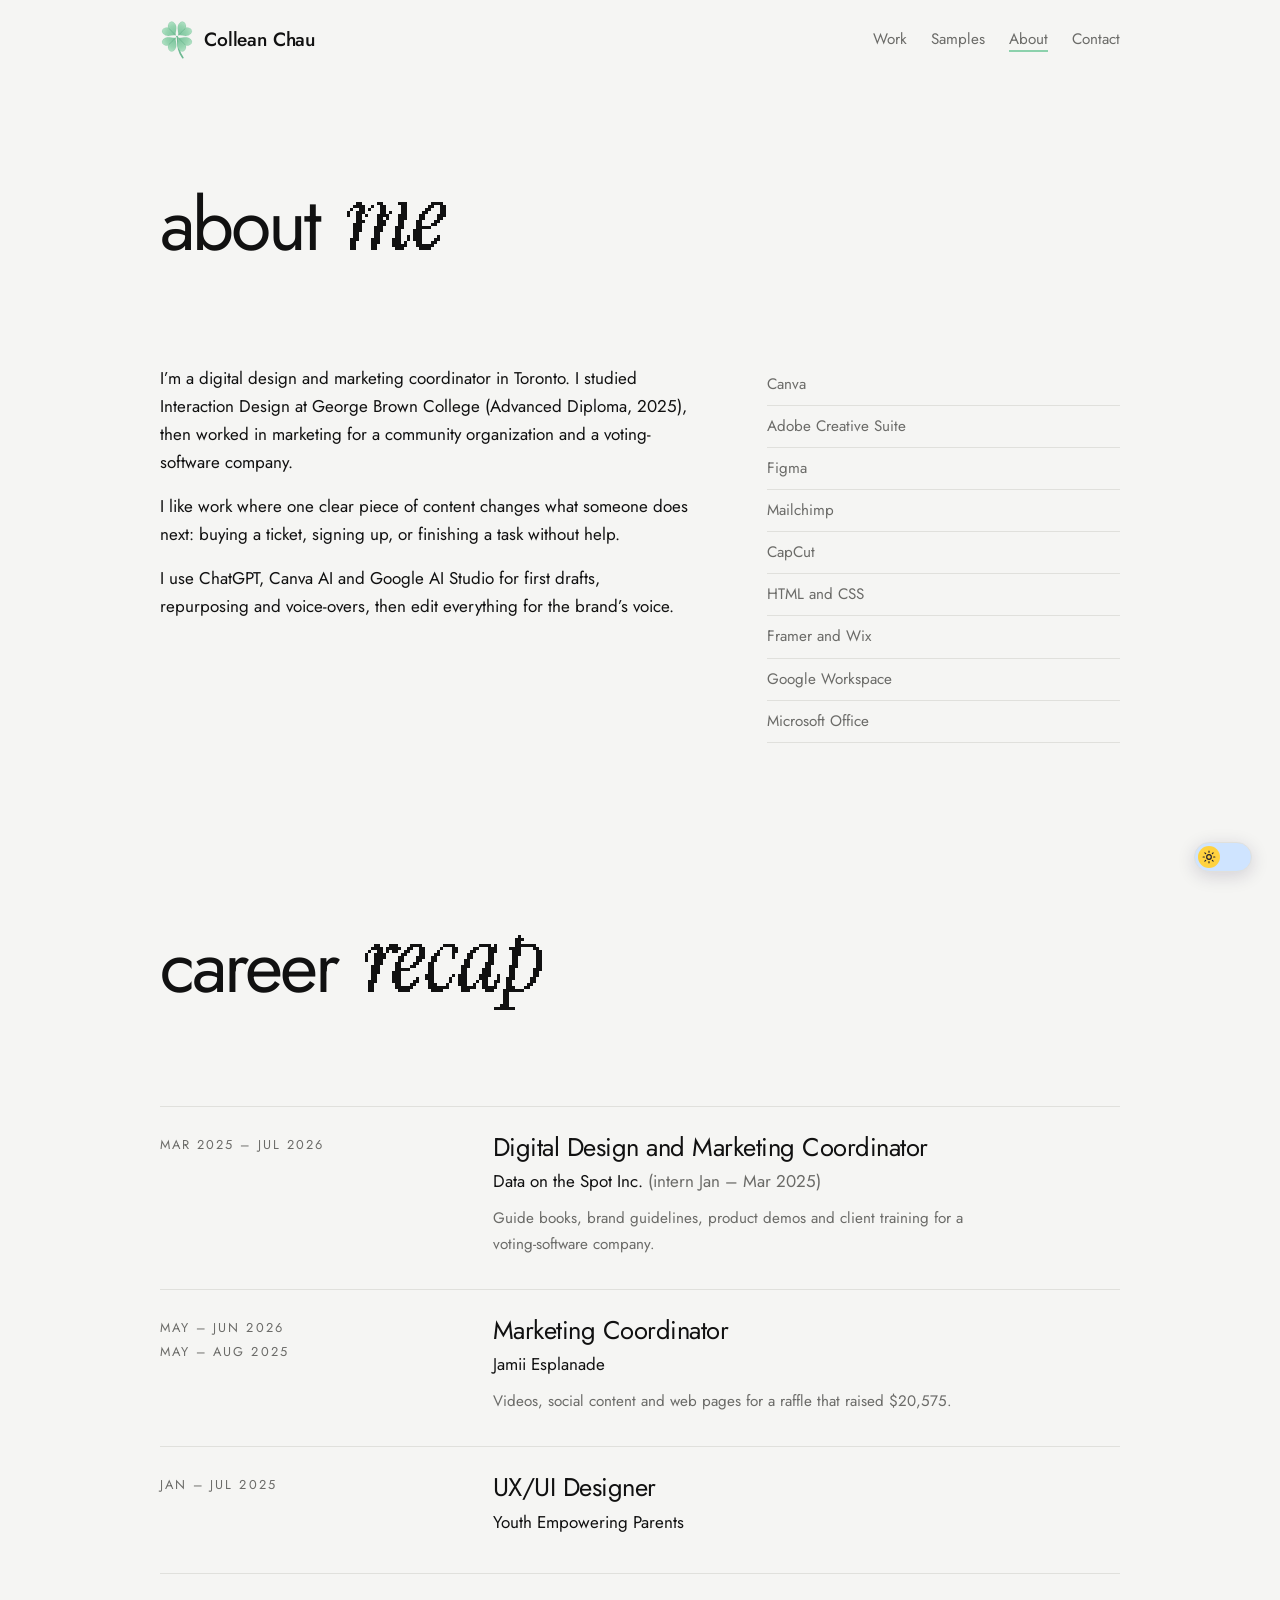
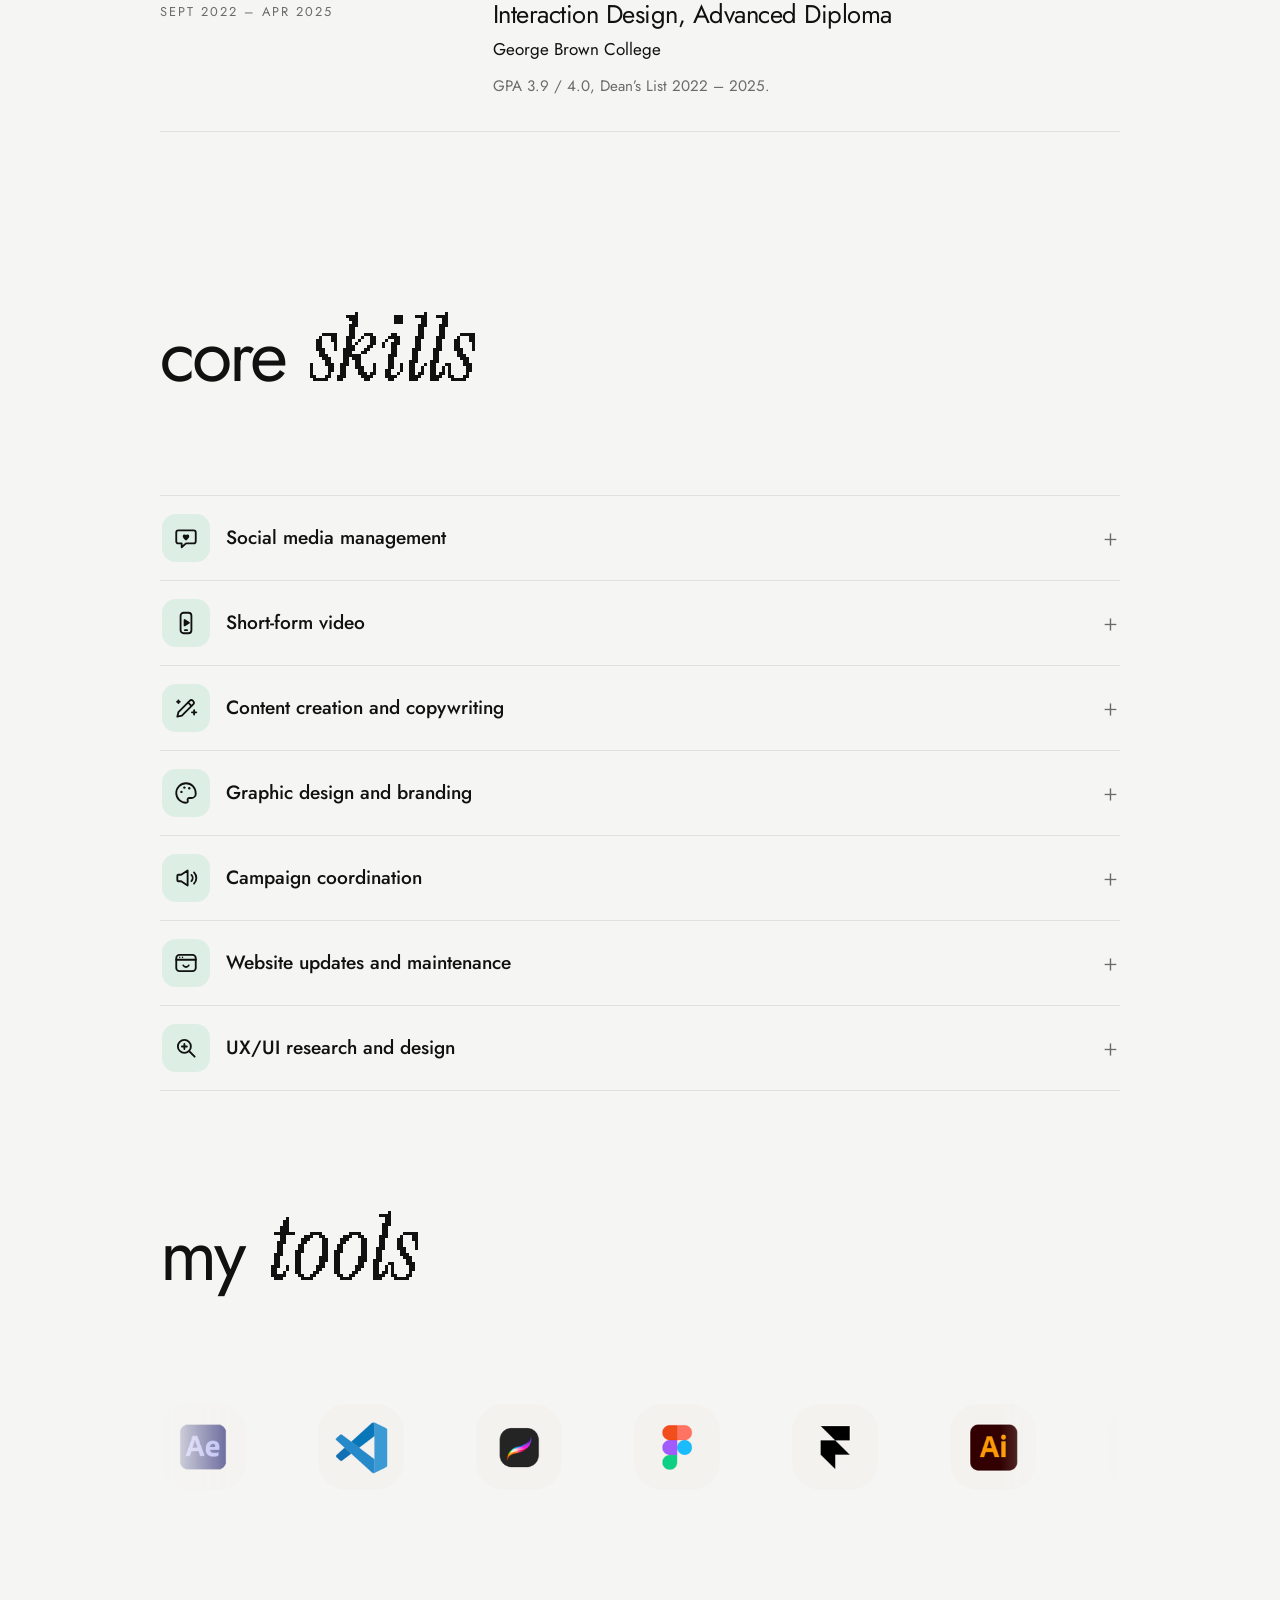
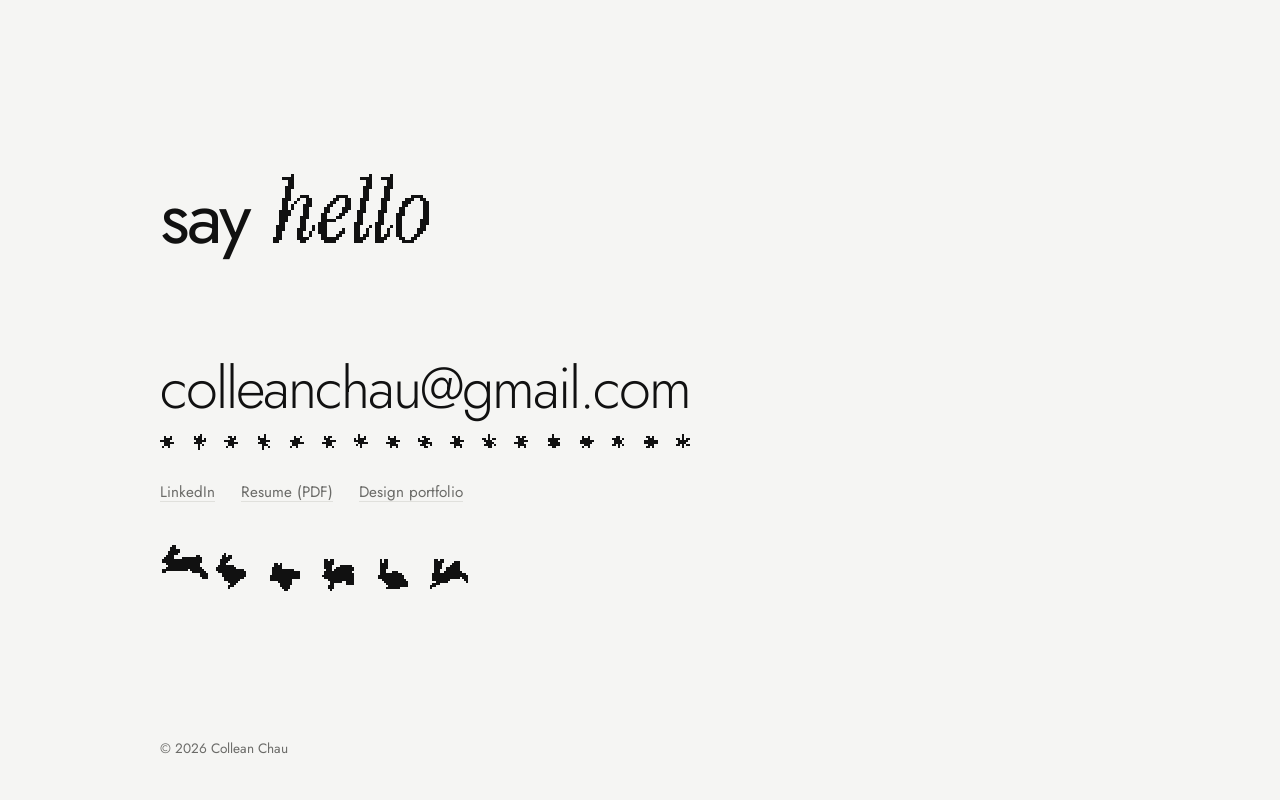
==== about.html @ ae7d6810 "Add About page; move skills, career and tools off the home page Co-Authored-By: Claude Sonnet 5.5 <n" ====
<!DOCTYPE html>
<html lang="en">
<head>
<meta charset="utf-8">
<meta name="viewport" content="width=device-width, initial-scale=1, viewport-fit=cover">
<title>About | Collean Chau</title>
<link rel="stylesheet" href="https://fonts.googleapis.com/css2?family=Jost:wght@300;400;500&family=Instrument+Serif:ital@1&family=Pinyon+Script&family=Space+Mono:wght@400;700&display=swap">
<style>
:root{--bg:#EFEBF6;--tx:#1D1B2E;--mu:#686380;--bd:#D8D2E6;--sf:#E4DFEF;--yl:#FFE45E;--ease:cubic-bezier(.2,.8,.2,1);--f:"Jost",system-ui,-apple-system,"Segoe UI",Arial,sans-serif;color-scheme:light;box-sizing:border-box;padding-top:env(safe-area-inset-top,0px);padding-bottom:env(safe-area-inset-bottom,0px)}
@media(prefers-color-scheme:dark){:root:not([data-theme="light"]){--bg:#121214;--tx:#F2F2F4;--mu:#9A9AA1;--bd:#2A2A2E;--sf:#1B1B1F;color-scheme:dark}}
:root[data-theme="dark"]{--bg:#121214;--tx:#F2F2F4;--mu:#9A9AA1;--bd:#2A2A2E;--sf:#1B1B1F;color-scheme:dark}
html{overflow-x:clip;scroll-padding-top:80px;scroll-behavior:smooth}
*,*::before,*::after{box-sizing:border-box}
body{margin:0;background:var(--bg);color:var(--tx);font:400 1.0625rem/1.65 var(--f);overflow-x:clip}
.wrap{position:relative;z-index:1;max-width:1040px;margin:0 auto;padding:0 clamp(20px,5vw,40px)}
a{color:inherit;text-underline-offset:4px;text-decoration-color:var(--bd)}a:hover{text-decoration-color:currentColor}
a:focus-visible,button:focus-visible{outline:2px solid var(--tx);outline-offset:4px}
.nav{position:sticky;top:0;z-index:80;display:flex;flex-wrap:wrap;align-items:center;gap:6px 24px;padding:20px 0;font-size:.95rem;background:color-mix(in srgb,var(--bg) 95%,transparent);box-shadow:0 0 0 100vmax color-mix(in srgb,var(--bg) 95%,transparent);clip-path:inset(0 -100vmax);-webkit-backdrop-filter:blur(10px);backdrop-filter:blur(10px)}
.nav::after{content:"";position:absolute;left:50%;margin-left:-50vw;width:100vw;bottom:0;height:1px;background:var(--bd);opacity:0;transition:opacity .3s}
.nav.stuck::after{opacity:1}
.nav b{font-weight:600;margin-right:auto;display:inline-flex;align-items:center;gap:10px;cursor:default;letter-spacing:-.01em}
.lg{position:relative;width:26px;height:26px;border-radius:50%;background:radial-gradient(circle at 35% 30%,#FFF3A0,#FFE45E 60%,#F2CC2E);display:inline-block;animation:lgb 4.2s ease-in-out infinite;transform-origin:50% 100%}
.lg::before,.lg::after{content:"";position:absolute;top:9px;width:5px;height:6px;border-radius:50%;background:#1D1B2E;animation:lgk 4.2s infinite}
.lg::before{left:6px}.lg::after{right:6px}
.nav b:hover .lg{animation:lgh .6s var(--ease) 2}
.wv{display:inline-block;transform-origin:70% 80%;animation:wv 2.6s ease-in-out 1.2s 2}
@keyframes lgb{0%,86%,100%{transform:none}90%{transform:translateY(-7px) scaleY(1.06)}94%{transform:translateY(0) scale(1.1,.88)}}
@keyframes lgk{0%,92%,100%{transform:scaleY(1)}95%{transform:scaleY(.1)}}
@keyframes lgh{0%,100%{transform:none}40%{transform:translateY(-10px) rotate(-12deg)}70%{transform:translateY(0) scale(1.12,.86)}}
@keyframes wv{0%,60%,100%{transform:rotate(0)}10%{transform:rotate(16deg)}20%{transform:rotate(-10deg)}30%{transform:rotate(16deg)}40%{transform:rotate(-6deg)}50%{transform:rotate(10deg)}}
@media(prefers-reduced-motion:reduce){.lg,.lg::before,.lg::after,.wv{animation:none!important}}
.nav a,.nav button{color:var(--mu);text-decoration:none;transition:color .3s}.nav a:hover,.nav button:hover{color:var(--tx)}
.nav button{font:inherit;background:none;border:0;padding:0;cursor:pointer}
.tg{position:fixed;right:clamp(16px,3vw,28px);bottom:calc(clamp(16px,3vw,28px) + env(safe-area-inset-bottom,0px));z-index:70;box-shadow:0 4px 18px rgba(30,20,60,.16);width:58px;height:30px;padding:0;border:1px solid var(--bd);border-radius:99px;background:#CFE4FF;cursor:pointer;transition:background .45s,border-color .45s}
.tg .kn{position:absolute;top:3px;left:3px;width:22px;height:22px;border-radius:50%;background:#FFD23F;display:grid;place-items:center;transition:transform .5s var(--ease),background .45s}
.tg svg{grid-area:1/1;transition:opacity .35s,transform .5s var(--ease)}
.tg .moon{opacity:0;transform:rotate(-60deg) scale(.5)}
:root[data-theme="dark"] .tg{background:#2B2A55;border-color:#3B3A6E}
:root[data-theme="dark"] .tg .kn{transform:translateX(28px);background:#E9E7F7}
:root[data-theme="dark"] .tg .sun{opacity:0;transform:rotate(60deg) scale(.5)}
:root[data-theme="dark"] .tg .moon{opacity:1;transform:none}
section{padding-top:clamp(80px,13vw,150px)}
#top{padding-top:clamp(36px,7vw,80px)}
h1{font-size:clamp(2.4rem,6.4vw,4.7rem);line-height:1.02;letter-spacing:-.04em;font-weight:500;margin:0 0 clamp(24px,4vw,40px);max-width:13em}
.w{display:inline-block;overflow:hidden;vertical-align:bottom;padding-bottom:.1em;margin-bottom:-.1em}
.w>span{display:inline-block;transition:transform .8s var(--ease)}
.pre .w>span{transform:translateY(110%)}
.lead{color:var(--mu);margin:0;max-width:34em;font-size:1.15rem}
.crew{--s:1;display:flex;align-items:flex-end;gap:calc(14px*var(--s));margin-top:clamp(32px,5vw,56px);padding-top:10px}
.ch{position:relative;flex:none;width:calc(var(--w)*var(--s));height:calc(var(--h)*var(--s))}
.ch .b{position:absolute;inset:0;background:var(--c);border-radius:var(--r);overflow:hidden;transform-origin:50% 100%;box-shadow:inset calc(var(--sx,0)*14px) calc(var(--sy,0)*14px) 28px rgba(40,20,80,.2)}
.hl{position:absolute;left:15%;top:10%;width:70%;height:70%;border-radius:50%;background:radial-gradient(circle,rgba(255,255,255,.42),rgba(255,255,255,0) 65%)}
.face{position:absolute;left:50%;top:var(--ft);display:flex;flex-direction:column;align-items:center;gap:calc(9px*var(--s));margin-left:calc(-26px*var(--s));width:calc(52px*var(--s))}
.eyes{display:flex;gap:calc(8px*var(--s))}
.e{position:relative;width:calc(24px*var(--s));height:calc(24px*var(--s));border-radius:50%;background:#fff;transition:transform .12s}
.e.blink{transform:scaleY(.1)}
.e i{position:absolute;inset:0;margin:auto;width:48%;height:48%;border-radius:50%;background:#1D1D1F}
.mo{width:calc(16px*var(--s));height:calc(8px*var(--s));border-bottom:calc(3px*var(--s)) solid #1D1D1F;border-radius:0 0 99px 99px}
.ch.hop .b{animation:hop .6s var(--ease) var(--d,0ms) both}
.ch.hop .gs{animation:gshop .6s var(--ease) var(--d,0ms) both}
@keyframes gshop{0%{opacity:1}30%{opacity:.45;scale:.62 1}65%{opacity:1;scale:1.06 1}100%{opacity:1;scale:1 1}}
.gs{position:absolute;left:2%;right:2%;bottom:calc(-9px*var(--s));height:calc(18px*var(--s));border-radius:50%;background:radial-gradient(ellipse at 50% 50%,rgba(40,25,60,.34) 0%,rgba(40,25,60,.16) 45%,rgba(40,25,60,0) 72%)}
:root[data-theme="dark"] .gs{background:radial-gradient(ellipse at 50% 50%,rgba(0,0,0,.6) 0%,rgba(0,0,0,.28) 45%,rgba(0,0,0,0) 72%)}
@media(prefers-color-scheme:dark){:root:not([data-theme="light"]) .gs{background:radial-gradient(ellipse at 50% 50%,rgba(0,0,0,.6) 0%,rgba(0,0,0,.28) 45%,rgba(0,0,0,0) 72%)}}
.ck{position:absolute;left:0;right:0;top:calc(21px*var(--s));display:flex;justify-content:space-between;margin:0 calc(-9px*var(--s));width:auto}
.ck i{display:block;width:calc(11px*var(--s));height:calc(7px*var(--s));border-radius:50%;background:rgba(255,80,110,.35)}
.ch.wow .mo{width:calc(11px*var(--s));height:calc(13px*var(--s));border:calc(3px*var(--s)) solid #1D1D1F;border-radius:50%}
.ch.wow .e{transform:scale(1.14)}
.ch.grin .mo{width:calc(26px*var(--s));height:calc(13px*var(--s));border:0;background:#1D1D1F;border-radius:0 0 99px 99px}
.ch.zz .e{background:transparent;transform:none}
.ch.zz .e i{opacity:0}
.ch.zz .e::after{content:"";position:absolute;left:8%;right:8%;top:26%;height:38%;border-bottom:calc(3px*var(--s)) solid #1D1B2E;border-radius:0 0 99px 99px}
.ch.zz .mo{width:calc(10px*var(--s));height:calc(5px*var(--s))}
@keyframes hop{0%{transform:none}30%{transform:translateY(-26px) scale(.96,1.06)}65%{transform:translateY(0) scale(1.06,.94)}100%{transform:none}}
#glow{position:fixed;left:0;top:0;width:640px;height:640px;margin:-320px 0 0 -320px;border-radius:50%;pointer-events:none;z-index:0;opacity:0;transition:opacity .6s;background:radial-gradient(circle,rgba(255,255,255,.95) 0%,rgba(255,255,255,.55) 40%,rgba(255,255,255,0) 70%);will-change:transform}
:root[data-theme="dark"] #glow{background:radial-gradient(circle,rgba(160,168,255,.26) 0%,rgba(160,168,255,.1) 40%,rgba(160,168,255,0) 70%)}
@media(prefers-color-scheme:dark){:root:not([data-theme="light"]) #glow{background:radial-gradient(circle,rgba(160,168,255,.26) 0%,rgba(160,168,255,.1) 40%,rgba(160,168,255,0) 70%)}}
#glow.on{opacity:1}
h2{font-size:clamp(2.2rem,6vw,4.2rem);font-weight:700;letter-spacing:-.055em;line-height:.95;color:var(--tx);margin:0 0 clamp(28px,4vw,48px);padding-top:clamp(28px,4vw,44px);border-top:1px solid var(--bd)}
h2::after{content:"";display:inline-block;width:.16em;height:.16em;border-radius:50%;background:#FF7A66;margin-left:.06em}
#samples h2::after{background:#8FE0C0}#about h2::after{background:#B9A8FF}#contact h2::after{background:#FFE45E}
.stats{display:grid;grid-template-columns:repeat(3,1fr);gap:24px;margin:clamp(40px,6vw,72px) 0 0;padding:0;list-style:none}
.stats b{display:block;font-size:clamp(2rem,5vw,3.4rem);font-weight:500;letter-spacing:-.035em;line-height:1.05}
.stats span{display:block;font-size:.9rem;line-height:1.4;color:var(--mu);margin-top:8px;max-width:15em}
.strip{display:grid;grid-template-columns:repeat(auto-fit,minmax(130px,1fr));gap:10px;margin-top:26px}
.ph{display:grid;place-items:center;text-align:center;padding:10px;min-height:100px;background:var(--sf);border-radius:8px;color:var(--mu);font-size:.85rem;line-height:1.3}
.filters{display:flex;gap:20px;margin:0 0 28px;font-size:.95rem}
.filters button{font:inherit;background:none;border:0;padding:0 0 2px;color:var(--mu);cursor:pointer;border-bottom:1px solid transparent;transition:color .3s,border-color .3s}
.filters button[aria-pressed="true"]{color:var(--tx);border-color:var(--tx)}
#grid{column-count:3;column-gap:18px}
figure{margin:0 0 30px;break-inside:avoid}figure[hidden]{display:none}
figure .ph{transition:transform .6s var(--ease)}figure:hover .ph{transform:scale(.97)}
figcaption{font-size:.9rem;line-height:1.4;color:var(--mu);margin-top:10px}
.ph.video{aspect-ratio:4/5}.ph.social{aspect-ratio:1/1}.ph.print{aspect-ratio:3/4}
.two{display:grid;grid-template-columns:minmax(0,1.5fr) minmax(0,1fr);gap:clamp(28px,6vw,80px)}
.two p{margin:0 0 16px;max-width:34em}
.tools{margin:0;padding:0;list-style:none;color:var(--mu);font-size:.95rem}
.tools li{padding:8px 0;border-bottom:1px solid var(--bd)}
.links{display:flex;flex-wrap:wrap;gap:6px 26px;margin:20px 0 0;color:var(--mu);font-size:.95rem}
.mail{display:inline-block;font-size:clamp(1.5rem,5.6vw,3.6rem);letter-spacing:-.035em;line-height:1.1;word-break:break-word;text-decoration:none;padding-bottom:12px;background:url("data:image/svg+xml,%3Csvg xmlns='http://www.w3.org/2000/svg' width='36' height='10' viewBox='0 0 36 10'%3E%3Cpath d='M0 5Q9 0 18 5T36 5' fill='none' stroke='%23A3D9BC' stroke-width='2.6' stroke-linecap='round'/%3E%3C/svg%3E") 0 100%/36px 10px repeat-x}
.mail:hover{animation:wig .8s linear infinite}
@keyframes wig{to{background-position:36px 100%}}
.list{list-style:none;margin:0;padding:0}
.row{position:relative;border-top:1px solid var(--bd);transition:opacity .45s}
.row:last-child{border-bottom:1px solid var(--bd)}
.list:has(.row:hover) .row:not(:hover){opacity:.3}
.in2{display:grid;grid-template-columns:minmax(0,1fr) auto;gap:8px 28px;align-items:center;padding:clamp(26px,4.4vw,48px) 0}
.row h3{margin:0;font-weight:500}
.open{all:unset;cursor:pointer;display:inline-block;font-size:clamp(2rem,6.2vw,4.8rem);letter-spacing:-.04em;line-height:1.02;transition:transform .55s var(--ease)}
.open::after{content:"";position:absolute;inset:0}
.open:focus-visible{outline:none}
.row:has(.open:focus-visible){outline:3px solid var(--tx);outline-offset:-3px}
.row:hover .open{transform:translateX(14px)}
.dot{display:inline-block;width:.26em;height:.26em;border-radius:50%;background:var(--c);margin-right:.2em;vertical-align:.1em;transition:transform .5s var(--ease)}
.row:hover .dot{transform:scale(1.5)}
.cd{margin:10px 0 0;color:var(--mu);font-size:1.05rem;max-width:30em}
.rm{display:flex;flex-direction:column;align-items:flex-end;gap:14px;text-align:right;color:var(--mu);font-size:.95rem}
.rm b{font-weight:400}
.arr{position:relative;width:44px;height:44px;border-radius:50%;border:1px solid var(--bd);transition:background .4s,transform .5s var(--ease),border-color .4s}
.arr i{position:absolute;left:13px;right:13px;top:21px;height:2px;background:currentColor;transition:background .4s}
.arr i::after{content:"";position:absolute;left:0;right:0;top:0;height:2px;background:currentColor;transform:rotate(90deg)}
.row:hover .arr{background:var(--c);border-color:var(--c);transform:rotate(90deg);color:#1D1B2E}
.pv{position:fixed;left:0;top:0;width:270px;height:340px;border-radius:28px;background:var(--c);z-index:40;pointer-events:none;overflow:hidden;padding:24px;color:#1D1B2E;opacity:0;scale:.7;transition:opacity .3s,scale .45s var(--ease);will-change:transform}
.pv.on{opacity:1;scale:1}
.pv small{display:block;opacity:.7;margin-bottom:8px;font-size:.9rem}
.pv p{margin:0;font-size:1.7rem;letter-spacing:-.03em;line-height:1.1;font-weight:500;max-width:9em}
.pv .ch{position:absolute;right:20px;bottom:calc(var(--h)*var(--s)*-.35)}
@media(pointer:coarse){.pv{display:none}}
.list{display:block;padding-bottom:10px}
.row{position:sticky;top:calc(84px + var(--n,0)*18px);background:var(--p);color:var(--rt);border:0!important;border-radius:32px;margin-bottom:28px;min-height:min(62vh,460px);padding:clamp(24px,4vw,44px);overflow:hidden;opacity:1!important;box-shadow:0 -14px 34px rgba(29,27,46,.08)}
.row[data-n="1"]{--n:1}.row[data-n="2"]{--n:2}
.in2{display:flex!important;flex-direction:column;align-items:stretch!important;justify-content:space-between;gap:28px;padding:0;min-height:calc(min(62vh,460px) - 2*clamp(24px,4vw,44px))}
.row .open{font-size:clamp(1.9rem,4.4vw,3.4rem);max-width:8.5em;display:block}
.row:hover .open,.row:hover .dot{transform:none}
.dot{display:none}
.row .cd{color:var(--rt);opacity:.75;font-size:1.1rem;margin-top:14px;max-width:26em}
.rm{flex-direction:row!important;justify-content:space-between;align-items:center!important;text-align:left!important;color:var(--rt);gap:20px;justify-content:flex-start!important}
.row .arr{border-color:color-mix(in srgb,var(--rt) 40%,transparent)}
.row:hover .arr{background:var(--rt);color:var(--p);border-color:var(--rt)}
.big{position:absolute;right:clamp(24px,4vw,44px);top:clamp(24px,4vw,44px);text-align:right;color:var(--rt);z-index:1}
.big small{display:block;opacity:.7;font-size:.95rem;margin-bottom:6px}
.big p{margin:0;font-size:clamp(1.8rem,4.6vw,3.6rem);letter-spacing:-.04em;line-height:1;font-weight:600;max-width:6em}
.row>.ch{position:absolute;right:7%;bottom:calc(var(--h)*var(--s)*-.3);z-index:0}
.row::after{display:none}
@media(max-width:760px){.big{position:static;text-align:left;margin-bottom:18px}.big p{max-width:none}.row>.ch{right:2%}.row{top:calc(76px + var(--n,0)*12px)}}
.row{--rt:#2A2530;--p:#F3DDD3;border:1px solid rgba(42,37,48,.06)!important;box-shadow:0 -12px 30px rgba(42,37,48,.06)}
.row[data-n="1"]{--p:#DCE6D8}.row[data-n="2"]{--p:#DDDAF1}
:root[data-theme="dark"] .row{--rt:#F2F0F4;--p:#3A2A28;border-color:rgba(255,255,255,.07)!important;box-shadow:0 -12px 30px rgba(0,0,0,.35)}
:root[data-theme="dark"] .row[data-n="1"]{--p:#26332C}:root[data-theme="dark"] .row[data-n="2"]{--p:#2D2B47}
@media(prefers-color-scheme:dark){:root:not([data-theme="light"]) .row{--rt:#F2F0F4;--p:#3A2A28;border-color:rgba(255,255,255,.07)!important}
:root:not([data-theme="light"]) .row[data-n="1"]{--p:#26332C}:root:not([data-theme="light"]) .row[data-n="2"]{--p:#2D2B47}}
.list{display:grid!important;grid-template-columns:repeat(3,minmax(0,1fr));gap:20px;padding-bottom:0}
.row{position:relative!important;top:auto!important;margin:0!important;min-height:520px;padding:28px;border-radius:28px;box-shadow:none;transition:transform .5s var(--ease)}
.row:hover{transform:translateY(-6px)}
.in2{min-height:0;height:100%;justify-content:flex-end;gap:18px}
.big{position:static;text-align:left;margin-bottom:auto}
.big p{font-size:clamp(1.7rem,2.6vw,2.4rem);max-width:7em}
.row .open{font-size:clamp(1.5rem,2.3vw,2rem);max-width:none;letter-spacing:-.03em}
.row .cd{font-size:1rem;margin-top:10px}
.row>.ch{right:10%;top:150px;bottom:auto}
.in2{padding-top:150px}
@media(max-width:900px){.list{grid-template-columns:1fr}.row{min-height:400px}.row>.ch{top:120px}}
.row{display:flex!important;flex-direction:column;min-height:580px}
.in2{margin-top:auto;min-height:220px;height:auto;padding-top:0!important;justify-content:space-between}
.row>.ch{top:140px}.arr{flex:none}.rm{justify-content:space-between!important;width:100%;font-size:.85rem}

:root{--bg:#F5F5F3;--tx:#111;--mu:#6B6B68;--bd:#E0E0DC;--sf:#EAEAE6}
:root[data-theme="dark"]{--bg:#121212;--tx:#F3F3F0;--mu:#9B9B96;--bd:#2A2A28;--sf:#1C1C1B}
@media(prefers-color-scheme:dark){:root:not([data-theme="light"]){--bg:#121212;--tx:#F3F3F0;--mu:#9B9B96;--bd:#2A2A28;--sf:#1C1C1B}}
#glow{display:none}
h1,h2,.nav b,.stats b,.dtitle,.mail,.open{font-family:"Jost",system-ui,sans-serif;font-weight:300}
em{font-family:"Pinyon Script","Snell Roundhand",cursive;font-style:normal;font-weight:400;letter-spacing:0;font-size:1.4em;line-height:.8}
.nav b{font-weight:500}
#top{padding-top:clamp(56px,11vw,130px);padding-bottom:clamp(20px,4vw,40px)}
#top h1{font-size:clamp(2.8rem,8.4vw,7rem);line-height:1.05;letter-spacing:-.045em;max-width:12em;margin:0 0 26px;animation:up 1s var(--ease) both}
.intro{margin:0 0 30px;color:var(--mu);max-width:30em;font-size:clamp(1rem,1.8vw,1.2rem);animation:up 1s .15s var(--ease) both}
.go2{display:inline-flex;align-items:center;gap:12px;border:1px solid var(--tx);color:var(--tx);text-decoration:none;font-size:1rem;padding:14px 26px;border-radius:99px;transition:background .35s,color .35s,transform .4s var(--ease);animation:up 1s .3s var(--ease) both}
.go2:hover{background:var(--tx);color:var(--bg);transform:translateY(-2px)}
.dn{display:inline-block;animation:bob 1.6s ease-in-out infinite}
@keyframes bob{0%,100%{transform:translateY(-2px)}50%{transform:translateY(4px)}}
@keyframes up{from{opacity:0;transform:translateY(24px)}to{opacity:1;transform:none}}
h2{font-size:clamp(2.4rem,6vw,4.6rem);letter-spacing:-.04em;line-height:1.05;font-weight:400;border-top:0;padding-top:0;margin-bottom:clamp(44px,6vw,72px)}
h2::after{display:none}
.pins{list-style:none;margin:0;padding:34px 0 0;display:grid;grid-template-columns:repeat(3,minmax(0,1fr));gap:clamp(18px,3vw,36px)}
.pin{position:relative}
.clipi{position:absolute;left:50%;top:-34px;width:88px;height:auto;margin-left:-44px;z-index:3;filter:drop-shadow(0 3px 3px rgba(0,0,0,.18));transition:transform .5s var(--ease);transform-origin:50% 100%}
.img{position:relative;aspect-ratio:4/5;background:linear-gradient(160deg,color-mix(in srgb,var(--bgc) 70%,#fff),var(--bgc));display:grid;place-items:center;text-align:center;padding:18px;box-shadow:0 8px 22px rgba(20,20,20,.12);transition:transform .6s var(--ease),box-shadow .6s;transform-origin:50% 0}
.img span{font-size:.88rem;color:#6B6B68}
.pin:hover .img{transform:rotate(-1.2deg) translateY(2px);box-shadow:0 18px 34px rgba(20,20,20,.18)}
.pin:hover .clipi{transform:rotate(-1.2deg)}
:root[data-theme="dark"] .img{background:linear-gradient(160deg,#2a2a29,#1f1f1e)}:root[data-theme="dark"] .img span{color:#9B9B96}
@media(prefers-color-scheme:dark){:root:not([data-theme="light"]) .img{background:linear-gradient(160deg,#2a2a29,#1f1f1e)}:root:not([data-theme="light"]) .img span{color:#9B9B96}}
.pt{padding-top:20px}
.tag{margin:0 0 8px;font-size:1.05rem;font-weight:500}
.pin h3{margin:0}
.pin .open{all:unset;cursor:pointer;font-family:"Jost",sans-serif;font-size:clamp(1.25rem,2vw,1.6rem);letter-spacing:-.025em;line-height:1.15;display:inline}
.pin .open::after{content:"";position:absolute;inset:0;z-index:2}
.pin:has(.open:focus-visible){outline:2px solid var(--tx);outline-offset:8px}
.pin .cd{margin:12px 0 0;color:var(--mu);font-size:.95rem;line-height:1.55;max-width:24em}
#proof{padding-top:clamp(64px,9vw,110px)}
.stats b{font-size:clamp(2.6rem,6vw,4.4rem);letter-spacing:-.05em;font-weight:400}
@media(max-width:820px){.pins{grid-template-columns:1fr;gap:56px}}
.mailwrap{display:inline-block;max-width:100%}
.mail{background:none!important;padding-bottom:0!important;animation:none!important;display:block}
.asts{display:flex;justify-content:space-between;margin-top:6px;font-size:clamp(1.8rem,4.4vw,3.2rem);line-height:.9;height:1em;overflow:visible}
.asts span{display:inline-block;font-family:"Jost",sans-serif;font-weight:500;transform-origin:50% 62%;animation:ast 1.8s ease-in-out infinite;animation-delay:calc(var(--i)*-.11s)}
@keyframes ast{0%,100%{transform:translateY(0) rotate(0) scale(1)}50%{transform:translateY(-.32em) rotate(180deg) scale(1.15)}}
.mailwrap:hover .asts span{animation-duration:.8s}
@media(prefers-reduced-motion:reduce){.asts span{animation:none}}
.asts{font-size:clamp(1.1rem,2.3vw,1.6rem)}
.asts span{color:var(--tx)!important;font-weight:400;animation:ast2 3.2s ease-in-out infinite;animation-delay:calc(var(--i)*-.18s)}
@keyframes ast2{0%,100%{transform:translateY(0)}50%{transform:translateY(-.2em)}}
.mailwrap:hover .asts span{animation-duration:3.2s}
.asts span{animation:spin 4.5s linear infinite;animation-delay:calc(var(--i)*-.37s);transform-origin:50% 58%}
@keyframes spin{to{transform:rotate(360deg)}}
.mailwrap:hover .asts span{animation-duration:4.5s}
.asts{display:flex;justify-content:space-between;align-items:center;height:16px;margin-top:14px;font-size:inherit;line-height:1}
.asts i{display:block;flex:none;width:clamp(10px,1.3vw,15px);height:clamp(10px,1.3vw,15px);color:var(--tx);animation:spin 4.5s linear infinite;animation-delay:calc(var(--i)*-.23s)}
.asts i svg{display:block;width:100%;height:100%}
.asts{height:10px;margin-top:12px}
.asts i{width:clamp(6px,.8vw,9px);height:clamp(6px,.8vw,9px);animation-delay:calc(var(--i)*-.15s)}
.asts{width:0;min-width:100%;overflow:visible}
.clipi{width:clamp(96px,11vw,128px)!important;margin-left:calc(clamp(96px,11vw,128px)/-2)!important;top:-30px!important;filter:drop-shadow(0 4px 4px rgba(0,0,0,.2))!important}
figure{position:relative}
figure::before{content:"";position:absolute;left:50%;top:-14px;width:30px;height:42px;margin-left:-15px;z-index:3;background:var(--pin) center/contain no-repeat;filter:drop-shadow(2px 4px 3px rgba(0,0,0,.25));pointer-events:none}
figure:nth-child(8n+1){--pin:url("data:image/svg+xml,%3Csvg%20xmlns%3D%22http%3A%2F%2Fwww.w3.org%2F2000%2Fsvg%22%20viewBox%3D%220%200%2040%2056%22%3E%3Cpath%20d%3D%22M20%2042L20%2055%22%20stroke%3D%22%238d8f93%22%20stroke-width%3D%222%22%20stroke-linecap%3D%22round%22%2F%3E%3Cellipse%20cx%3D%2220%22%20cy%3D%2230%22%20rx%3D%2215%22%20ry%3D%226.5%22%20fill%3D%22%23B43524%22%2F%3E%3Crect%20x%3D%2212%22%20y%3D%2214%22%20width%3D%2216%22%20height%3D%2217%22%20rx%3D%223%22%20fill%3D%22%23E8452F%22%2F%3E%3Crect%20x%3D%228%22%20y%3D%225%22%20width%3D%2224%22%20height%3D%2214%22%20rx%3D%227%22%20fill%3D%22%23FF4F36%22%2F%3E%3Crect%20x%3D%2212%22%20y%3D%227.5%22%20width%3D%225%22%20height%3D%229%22%20rx%3D%222.5%22%20fill%3D%22%23fff%22%20opacity%3D%22.4%22%2F%3E%3Cellipse%20cx%3D%2220%22%20cy%3D%2228%22%20rx%3D%2211%22%20ry%3D%223.5%22%20fill%3D%22%23FF4F36%22%20opacity%3D%22.35%22%2F%3E%3C%2Fsvg%3E")}
figure:nth-child(8n+2){--pin:url("data:image/svg+xml,%3Csvg%20xmlns%3D%22http%3A%2F%2Fwww.w3.org%2F2000%2Fsvg%22%20viewBox%3D%220%200%2040%2056%22%3E%3Cpath%20d%3D%22M20%2042L20%2055%22%20stroke%3D%22%238d8f93%22%20stroke-width%3D%222%22%20stroke-linecap%3D%22round%22%2F%3E%3Cellipse%20cx%3D%2220%22%20cy%3D%2230%22%20rx%3D%2215%22%20ry%3D%226.5%22%20fill%3D%22%237CAEA1%22%2F%3E%3Crect%20x%3D%2212%22%20y%3D%2214%22%20width%3D%2216%22%20height%3D%2217%22%20rx%3D%223%22%20fill%3D%22%239FE0CF%22%2F%3E%3Crect%20x%3D%228%22%20y%3D%225%22%20width%3D%2224%22%20height%3D%2214%22%20rx%3D%227%22%20fill%3D%22%23B6FFEE%22%2F%3E%3Crect%20x%3D%2212%22%20y%3D%227.5%22%20width%3D%225%22%20height%3D%229%22%20rx%3D%222.5%22%20fill%3D%22%23fff%22%20opacity%3D%22.4%22%2F%3E%3Cellipse%20cx%3D%2220%22%20cy%3D%2228%22%20rx%3D%2211%22%20ry%3D%223.5%22%20fill%3D%22%23B6FFEE%22%20opacity%3D%22.35%22%2F%3E%3C%2Fsvg%3E")}
figure:nth-child(8n+3){--pin:url("data:image/svg+xml,%3Csvg%20xmlns%3D%22http%3A%2F%2Fwww.w3.org%2F2000%2Fsvg%22%20viewBox%3D%220%200%2040%2056%22%3E%3Cpath%20d%3D%22M20%2042L20%2055%22%20stroke%3D%22%238d8f93%22%20stroke-width%3D%222%22%20stroke-linecap%3D%22round%22%2F%3E%3Cellipse%20cx%3D%2220%22%20cy%3D%2230%22%20rx%3D%2215%22%20ry%3D%226.5%22%20fill%3D%22%239F8CB4%22%2F%3E%3Crect%20x%3D%2212%22%20y%3D%2214%22%20width%3D%2216%22%20height%3D%2217%22%20rx%3D%223%22%20fill%3D%22%23CDB4E8%22%2F%3E%3Crect%20x%3D%228%22%20y%3D%225%22%20width%3D%2224%22%20height%3D%2214%22%20rx%3D%227%22%20fill%3D%22%23EBCEFF%22%2F%3E%3Crect%20x%3D%2212%22%20y%3D%227.5%22%20width%3D%225%22%20height%3D%229%22%20rx%3D%222.5%22%20fill%3D%22%23fff%22%20opacity%3D%22.4%22%2F%3E%3Cellipse%20cx%3D%2220%22%20cy%3D%2228%22%20rx%3D%2211%22%20ry%3D%223.5%22%20fill%3D%22%23EBCEFF%22%20opacity%3D%22.35%22%2F%3E%3C%2Fsvg%3E")}
figure:nth-child(8n+4){--pin:url("data:image/svg+xml,%3Csvg%20xmlns%3D%22http%3A%2F%2Fwww.w3.org%2F2000%2Fsvg%22%20viewBox%3D%220%200%2040%2056%22%3E%3Cpath%20d%3D%22M20%2042L20%2055%22%20stroke%3D%22%238d8f93%22%20stroke-width%3D%222%22%20stroke-linecap%3D%22round%22%2F%3E%3Cellipse%20cx%3D%2220%22%20cy%3D%2230%22%20rx%3D%2215%22%20ry%3D%226.5%22%20fill%3D%22%23BFA446%22%2F%3E%3Crect%20x%3D%2212%22%20y%3D%2214%22%20width%3D%2216%22%20height%3D%2217%22%20rx%3D%223%22%20fill%3D%22%23F5D35B%22%2F%3E%3Crect%20x%3D%228%22%20y%3D%225%22%20width%3D%2224%22%20height%3D%2214%22%20rx%3D%227%22%20fill%3D%22%23FFF268%22%2F%3E%3Crect%20x%3D%2212%22%20y%3D%227.5%22%20width%3D%225%22%20height%3D%229%22%20rx%3D%222.5%22%20fill%3D%22%23fff%22%20opacity%3D%22.4%22%2F%3E%3Cellipse%20cx%3D%2220%22%20cy%3D%2228%22%20rx%3D%2211%22%20ry%3D%223.5%22%20fill%3D%22%23FFF268%22%20opacity%3D%22.35%22%2F%3E%3C%2Fsvg%3E")}
figure:nth-child(8n+5){--pin:url("data:image/svg+xml,%3Csvg%20xmlns%3D%22http%3A%2F%2Fwww.w3.org%2F2000%2Fsvg%22%20viewBox%3D%220%200%2040%2056%22%3E%3Cpath%20d%3D%22M20%2042L20%2055%22%20stroke%3D%22%238d8f93%22%20stroke-width%3D%222%22%20stroke-linecap%3D%22round%22%2F%3E%3Cellipse%20cx%3D%2220%22%20cy%3D%2230%22%20rx%3D%2215%22%20ry%3D%226.5%22%20fill%3D%22%2383A1BB%22%2F%3E%3Crect%20x%3D%2212%22%20y%3D%2214%22%20width%3D%2216%22%20height%3D%2217%22%20rx%3D%223%22%20fill%3D%22%23A9CFF0%22%2F%3E%3Crect%20x%3D%228%22%20y%3D%225%22%20width%3D%2224%22%20height%3D%2214%22%20rx%3D%227%22%20fill%3D%22%23C2EEFF%22%2F%3E%3Crect%20x%3D%2212%22%20y%3D%227.5%22%20width%3D%225%22%20height%3D%229%22%20rx%3D%222.5%22%20fill%3D%22%23fff%22%20opacity%3D%22.4%22%2F%3E%3Cellipse%20cx%3D%2220%22%20cy%3D%2228%22%20rx%3D%2211%22%20ry%3D%223.5%22%20fill%3D%22%23C2EEFF%22%20opacity%3D%22.35%22%2F%3E%3C%2Fsvg%3E")}
figure:nth-child(8n+6){--pin:url("data:image/svg+xml,%3Csvg%20xmlns%3D%22http%3A%2F%2Fwww.w3.org%2F2000%2Fsvg%22%20viewBox%3D%220%200%2040%2056%22%3E%3Cpath%20d%3D%22M20%2042L20%2055%22%20stroke%3D%22%238d8f93%22%20stroke-width%3D%222%22%20stroke-linecap%3D%22round%22%2F%3E%3Cellipse%20cx%3D%2220%22%20cy%3D%2230%22%20rx%3D%2215%22%20ry%3D%226.5%22%20fill%3D%22%23BC8B98%22%2F%3E%3Crect%20x%3D%2212%22%20y%3D%2214%22%20width%3D%2216%22%20height%3D%2217%22%20rx%3D%223%22%20fill%3D%22%23F2B3C4%22%2F%3E%3Crect%20x%3D%228%22%20y%3D%225%22%20width%3D%2224%22%20height%3D%2214%22%20rx%3D%227%22%20fill%3D%22%23FFCDE1%22%2F%3E%3Crect%20x%3D%2212%22%20y%3D%227.5%22%20width%3D%225%22%20height%3D%229%22%20rx%3D%222.5%22%20fill%3D%22%23fff%22%20opacity%3D%22.4%22%2F%3E%3Cellipse%20cx%3D%2220%22%20cy%3D%2228%22%20rx%3D%2211%22%20ry%3D%223.5%22%20fill%3D%22%23FFCDE1%22%20opacity%3D%22.35%22%2F%3E%3C%2Fsvg%3E")}
figure:nth-child(8n+7){--pin:url("data:image/svg+xml,%3Csvg%20xmlns%3D%22http%3A%2F%2Fwww.w3.org%2F2000%2Fsvg%22%20viewBox%3D%220%200%2040%2056%22%3E%3Cpath%20d%3D%22M20%2042L20%2055%22%20stroke%3D%22%238d8f93%22%20stroke-width%3D%222%22%20stroke-linecap%3D%22round%22%2F%3E%3Cellipse%20cx%3D%2220%22%20cy%3D%2230%22%20rx%3D%2215%22%20ry%3D%226.5%22%20fill%3D%22%23245335%22%2F%3E%3Crect%20x%3D%2212%22%20y%3D%2214%22%20width%3D%2216%22%20height%3D%2217%22%20rx%3D%223%22%20fill%3D%22%232F6B45%22%2F%3E%3Crect%20x%3D%228%22%20y%3D%225%22%20width%3D%2224%22%20height%3D%2214%22%20rx%3D%227%22%20fill%3D%22%23367B4F%22%2F%3E%3Crect%20x%3D%2212%22%20y%3D%227.5%22%20width%3D%225%22%20height%3D%229%22%20rx%3D%222.5%22%20fill%3D%22%23fff%22%20opacity%3D%22.4%22%2F%3E%3Cellipse%20cx%3D%2220%22%20cy%3D%2228%22%20rx%3D%2211%22%20ry%3D%223.5%22%20fill%3D%22%23367B4F%22%20opacity%3D%22.35%22%2F%3E%3C%2Fsvg%3E")}
figure:nth-child(8n+8){--pin:url("data:image/svg+xml,%3Csvg%20xmlns%3D%22http%3A%2F%2Fwww.w3.org%2F2000%2Fsvg%22%20viewBox%3D%220%200%2040%2056%22%3E%3Cpath%20d%3D%22M20%2042L20%2055%22%20stroke%3D%22%238d8f93%22%20stroke-width%3D%222%22%20stroke-linecap%3D%22round%22%2F%3E%3Cellipse%20cx%3D%2220%22%20cy%3D%2230%22%20rx%3D%2215%22%20ry%3D%226.5%22%20fill%3D%22%23BB906B%22%2F%3E%3Crect%20x%3D%2212%22%20y%3D%2214%22%20width%3D%2216%22%20height%3D%2217%22%20rx%3D%223%22%20fill%3D%22%23F0B98A%22%2F%3E%3Crect%20x%3D%228%22%20y%3D%225%22%20width%3D%2224%22%20height%3D%2214%22%20rx%3D%227%22%20fill%3D%22%23FFD49E%22%2F%3E%3Crect%20x%3D%2212%22%20y%3D%227.5%22%20width%3D%225%22%20height%3D%229%22%20rx%3D%222.5%22%20fill%3D%22%23fff%22%20opacity%3D%22.4%22%2F%3E%3Cellipse%20cx%3D%2220%22%20cy%3D%2228%22%20rx%3D%2211%22%20ry%3D%223.5%22%20fill%3D%22%23FFD49E%22%20opacity%3D%22.35%22%2F%3E%3C%2Fsvg%3E")}
.clipi{width:clamp(130px,15vw,176px)!important;margin-left:calc(clamp(130px,15vw,176px)/-2)!important;top:-44px!important}
figure::before{top:8px!important}
.pin .img{margin-top:0}
#top h1{font-size:clamp(2.3rem,6vw,5rem);max-width:15em}
.sr{position:absolute!important;width:1px;height:1px;overflow:hidden;clip:rect(0 0 0 0);white-space:nowrap}
canvas.px{display:block;image-rendering:pixelated;image-rendering:crisp-edges;max-width:100%}
.nav b{display:inline-flex;align-items:center;line-height:1}
.hero-px{margin:0 0 18px -2px}
.mono{font-family:"Jost",system-ui,sans-serif;font-weight:400;text-transform:uppercase;letter-spacing:.2em;font-size:clamp(.75rem,1.4vw,.95rem);margin:0 0 26px;color:var(--tx);animation:up 1s .1s var(--ease) both}
.intro{max-width:34em}.sub2{margin-top:-14px;color:var(--tx);font-weight:500}
.asts{height:auto;margin-top:12px}.asts canvas.pxa{display:block;image-rendering:pixelated;image-rendering:crisp-edges}
#field{padding-top:clamp(56px,8vw,100px);padding-bottom:10px}
#fld{display:block;width:100%;height:clamp(150px,19vw,230px);image-rendering:pixelated;image-rendering:crisp-edges;touch-action:pan-y}
.orns{margin-top:clamp(40px,6vw,72px)}
canvas.orn{display:block;width:100%}
.oline{height:2px;margin:12px 0;background:repeating-linear-gradient(90deg,var(--tx) 0 4px,transparent 4px 8px);opacity:.85}
#run{padding:clamp(20px,4vw,40px) 0 0;overflow:hidden}
#run .wrap{margin:0 auto;padding-left:0}
#bun{display:block;margin:0}
#run{padding-bottom:6px}
#field{display:none!important}
canvas.pxi{display:inline-block;image-rendering:pixelated;image-rendering:crisp-edges}
#tools{padding:clamp(40px,7vw,90px) 0 clamp(30px,5vw,60px)}
.tmq{overflow:hidden;padding:10px 0 44px;-webkit-mask-image:linear-gradient(to right,transparent 0,#000 12.5%,#000 87.5%,transparent 100%);mask-image:linear-gradient(to right,transparent 0,#000 12.5%,#000 87.5%,transparent 100%)}
.ttrack{display:flex;gap:72px;margin:0;padding:0;list-style:none;width:max-content;animation:tmq 36s linear infinite;will-change:transform}
.tmq:hover .ttrack{animation-play-state:paused}
.tl{flex:0 0 auto;width:86px;height:86px;border-radius:28px;background:#F4F2EF;display:flex;align-items:center;justify-content:center;margin:0}
.tl img{display:block;width:58px;height:58px;object-fit:contain}
.tl.ae img{width:68px;height:68px}
.tl.sv img{width:42px;height:42px}
@keyframes tmq{to{transform:translateX(calc(-50% - 36px))}}
@media (prefers-reduced-motion:reduce){.ttrack{animation:none}}
canvas.navast{display:block;image-rendering:pixelated;image-rendering:crisp-edges;flex:none}
.tl{position:relative}
.tl::after{content:attr(data-name);position:absolute;left:50%;top:calc(100% + 10px);transform:translate(-50%,-4px);background:var(--tx);color:var(--bg);font-size:.78rem;font-weight:500;letter-spacing:.04em;white-space:nowrap;padding:5px 11px;border-radius:999px;opacity:0;pointer-events:none;transition:opacity .18s,transform .18s}
.tl:hover::after{opacity:1;transform:translate(-50%,0)}
.drawer{position:fixed;inset:0;z-index:100;pointer-events:none;visibility:hidden;transition:visibility 0s .55s}
.drawer.on{pointer-events:auto;visibility:visible;transition:none}
.bk{position:absolute;inset:0;background:rgba(20,14,40,.42);opacity:0;transition:opacity .5s}
.drawer.on .bk{opacity:1}
.panel{position:absolute;top:0;right:0;bottom:0;width:min(780px,100%);background:var(--bg);overflow:auto;transform:translateX(102%);transition:transform .55s var(--ease);padding:0 clamp(22px,4vw,52px) 56px}
.drawer.on .panel{transform:none}
.dh{position:sticky;top:0;z-index:1;display:flex;justify-content:space-between;align-items:center;gap:16px;padding:22px 0;background:var(--bg);border-bottom:1px solid var(--bd)}
.dtitle{margin:0;font-size:clamp(1.3rem,3vw,1.9rem);font-weight:500;letter-spacing:-.02em;line-height:1.15}
.x{flex:none;width:42px;height:42px;border-radius:50%;border:1px solid var(--bd);background:none;color:var(--tx);cursor:pointer;position:relative}
.x::before,.x::after{content:"";position:absolute;left:12px;right:12px;top:20px;height:2px;background:currentColor;transform:rotate(45deg)}
.x::after{transform:rotate(-45deg)}
.dbody .meta{margin:26px 0 0;color:var(--mu);font-size:.95rem}
.dbody h4{font-size:.85rem;font-weight:500;color:var(--mu);margin:30px 0 8px}
.dbody p,.dbody ul{margin:0 0 10px;font-size:1.05rem}.dbody ul{padding-left:1.1em}.dbody li{margin-bottom:8px}
.dbody .note{font-size:.9rem;color:var(--mu);margin-top:22px}
html.lock{overflow:hidden}
footer{padding:clamp(80px,12vw,140px) 0 40px;color:var(--mu);font-size:.85rem}
@media(max-width:760px){.two{grid-template-columns:1fr}#grid{column-count:2}.in2{grid-template-columns:1fr!important}.rm{text-align:left!important;flex-direction:row!important;align-items:center!important;justify-content:space-between}}
@media(max-width:560px){.stats{grid-template-columns:1fr}.crew{--s:.6}}
@media(prefers-reduced-motion:reduce){*,*::before,*::after{transition-duration:.01ms!important;animation:none!important}}
/* square tiles: no clips or pins */
.clipi,figure::before{display:none!important}
.pins{padding-top:0}
.pin .img{aspect-ratio:1/1;box-shadow:none;transform:none!important;transform-origin:50% 50%;overflow:hidden}
.pin .img,.ph{border-radius:0}
.pin:hover .img{transform:scale(.98)!important;box-shadow:none}
.ph.video,.ph.social,.ph.print{aspect-ratio:1/1}
#grid{column-count:auto;display:grid;grid-template-columns:repeat(3,minmax(0,1fr));gap:18px}
figure{margin:0}
@media(max-width:760px){#grid{column-count:auto;grid-template-columns:repeat(2,minmax(0,1fr))}}
@media(max-width:820px){.pins{gap:36px}}
/* one horizontal row, scroll sideways */
#grid,#grid{display:flex!important;grid-template-columns:none!important;flex-wrap:nowrap;gap:18px;overflow-x:auto;overflow-y:hidden;scroll-snap-type:x proximity;-webkit-overflow-scrolling:touch;padding-bottom:16px;scrollbar-width:thin;scrollbar-color:var(--bd) transparent}
#grid figure{flex:0 0 clamp(220px,28vw,320px);scroll-snap-align:start;min-width:0}
#grid figure[hidden]{display:none!important}
@media(max-width:760px){#grid figure{flex-basis:72vw}}
/* case studies: swipe row on mobile */
@media(max-width:820px){.pins{display:flex!important;grid-template-columns:none!important;gap:16px!important;overflow-x:auto;scroll-snap-type:x proximity;-webkit-overflow-scrolling:touch;padding-bottom:16px;scrollbar-width:thin;scrollbar-color:var(--bd) transparent}
.pins .pin{flex:0 0 76vw;max-width:340px;scroll-snap-align:start;min-width:0}
.pins .pin .img{aspect-ratio:1/1}}
/* nav asterisk hidden for now */
canvas.navast{display:none!important}
/* accent: pastel green */
:root{--ac:#BFE6D1;--ac-d:#A3D9BC;--ac-clv:#8CD1AC;--on-ac:#111}
.go2{background:var(--ac);border-color:var(--ac);color:var(--on-ac)}
.go2:hover{background:var(--tx);border-color:var(--tx);color:var(--bg)}
a:hover{text-decoration-color:var(--ac-d)!important;text-decoration-thickness:2px}
.filters button[aria-pressed="true"]{border-color:var(--ac);border-bottom-width:3px;padding-bottom:1px}
.tag{display:inline-block;padding-bottom:2px;background:linear-gradient(var(--ac),var(--ac)) 0 100%/100% 3px no-repeat}
::selection{background:var(--ac);color:var(--on-ac)}
.navclv{display:block;flex:none;overflow:visible;transition:transform .6s var(--ease)}.nav b:hover .navclv{transform:rotate(90deg)}
/* career recap */
.cr{list-style:none;margin:0;padding:0;border-top:1px solid var(--bd)}
.cr li{display:grid;grid-template-columns:minmax(0,1fr) minmax(0,2.2fr);gap:clamp(16px,4vw,48px);padding:26px 0;border-bottom:1px solid var(--bd)}
.cd8{font-size:.8rem;letter-spacing:.16em;text-transform:uppercase;color:var(--mu);line-height:1.9}
.cr h3{margin:0 0 4px;font-size:clamp(1.25rem,2.2vw,1.6rem);font-weight:400;letter-spacing:-.02em;line-height:1.2}
.cr .co{margin:0 0 8px;color:var(--tx)}.cr .co em{font-style:normal;font-family:inherit;font-size:1em;color:var(--mu)}
.cr p{margin:0 0 6px;max-width:34em}.cr li p:last-child:not(.co){color:var(--mu);font-size:.95rem}
.cr .co{display:inline-block;padding-bottom:3px;background:linear-gradient(var(--ac),var(--ac)) 0 100%/0 3px no-repeat;transition:background-size .5s var(--ease)}.cr li:hover .co{background-size:100% 3px}
@media(max-width:700px){.cr li{grid-template-columns:1fr;gap:6px}}
@media(prefers-color-scheme:dark){:root:not([data-theme="light"]){--ac:#8FD3B0}}
:root[data-theme="dark"]{--ac:#8FD3B0}
@media(min-width:821px){.pins{grid-template-columns:repeat(2,minmax(0,1fr))!important;gap:clamp(28px,4vw,48px)!important}}
.nav .nm{font-size:1.2rem;line-height:1}
@media(max-width:520px){.nav{gap:6px 10px!important;font-size:.8rem!important;flex-wrap:nowrap!important}.nav .nm{font-size:.92rem!important;white-space:nowrap}.nav b{gap:6px!important;min-width:0;margin-right:auto}.nav a{white-space:nowrap}.navclv{width:24px;height:28px}}
@media(max-width:380px){.nav{gap:6px 8px!important;font-size:.74rem!important}.nav .nm{font-size:.8rem!important}.navclv{width:20px;height:23px}.nav b{gap:5px!important}}
.pins{display:grid!important;grid-template-columns:repeat(2,minmax(0,1fr))!important;overflow:visible!important;scroll-snap-type:none!important;padding-bottom:0!important;gap:clamp(16px,3vw,48px)!important}
.pins .pin{flex:none!important;max-width:none!important;width:auto}
.pin h3{line-height:1.2!important;margin:2px 0 0!important}.pin .open{line-height:1.2!important}
@media(max-width:520px){.pins{gap:22px 14px!important}.pin .open{font-size:1.02rem!important}.pin .cd{font-size:.82rem;margin-top:8px;line-height:1.45}.pin .tag{font-size:.8rem}}
.pin .img-ban{display:grid;place-items:center;background:var(--bgc);padding:0!important}.pin .img-ban img{display:block;width:100%;height:100%;object-fit:cover}
.pins .pin .img{aspect-ratio:1/1!important}

/* why me + core skills */
#why .why-lead{font-family:'Jost',system-ui,sans-serif;font-size:clamp(1.5rem,3.4vw,2.2rem);line-height:1.2;letter-spacing:-.02em;margin:0 0 28px;max-width:20em}
.why-grid{list-style:none;margin:0;padding:0;display:grid;grid-template-columns:repeat(auto-fit,minmax(min(100%,200px),1fr));gap:22px 28px}
.why-grid li{border-top:1px solid var(--bd);padding-top:14px}
.why-grid b{display:block;font-family:'Jost',system-ui,sans-serif;font-weight:500;font-size:1.15rem;margin-bottom:6px}
.why-grid span{color:var(--mu);font-size:.98rem;line-height:1.5}
.sk-list{border-top:1px solid var(--bd)}
.sk{border-bottom:1px solid var(--bd)}
.sk summary{display:flex;justify-content:space-between;align-items:center;gap:16px;cursor:pointer;list-style:none;padding:18px 2px;font-family:'Jost',system-ui,sans-serif;font-size:1.2rem;font-weight:500}
.sk summary::-webkit-details-marker{display:none}
.sk summary::after{content:"+";font-size:1.6rem;font-weight:300;color:var(--mu);transition:transform .25s}
.sk[open] summary::after{transform:rotate(45deg)}
.sk summary .t{display:flex;align-items:center;gap:16px;min-width:0}
.sk .ic{flex:none;width:48px;height:48px;border-radius:14px;background:color-mix(in srgb,var(--ac) 45%,transparent);color:var(--tx);display:grid;place-items:center;transition:transform .25s}
.sk .ic svg{width:26px;height:26px}
.sk summary:hover .ic,.sk[open] .ic{transform:rotate(-6deg) scale(1.06)}
@media(max-width:520px){.sk summary{font-size:1.05rem}.sk summary .t{gap:12px}.sk .ic{width:38px;height:38px;border-radius:12px}.sk .ic svg{width:20px;height:20px}}
.sk p{margin:0 0 18px;max-width:46em;color:var(--mu);line-height:1.55}
.sk p a{color:inherit}
.more{margin:30px 0 0}.more a{font-family:'Jost',system-ui,sans-serif;font-size:1.1rem;font-weight:500;color:var(--tx);text-decoration:underline;text-decoration-color:var(--ac-clv);text-decoration-thickness:2px;text-underline-offset:6px}.more a:hover{text-decoration-color:var(--tx)}
.nav a[aria-current="page"]{text-decoration:underline;text-decoration-color:var(--ac-clv);text-decoration-thickness:2px;text-underline-offset:6px}
#about{padding-top:clamp(36px,6vw,72px)}
</style>
</head>
<body>
<div id="glow" aria-hidden="true"></div>
<button id="theme" class="tg" type="button" role="switch" aria-checked="false" aria-label="Dark mode"><span class="kn"><svg class="sun" viewBox="0 0 24 24" width="14" height="14" fill="none" stroke="#1D1B2E" stroke-width="2" stroke-linecap="round" aria-hidden="true"><circle cx="12" cy="12" r="4"/><path d="M12 2v2M12 20v2M2 12h2M20 12h2M4.9 4.9l1.4 1.4M17.7 17.7l1.4 1.4M4.9 19.1l1.4-1.4M17.7 6.3l1.4-1.4"/></svg><svg class="moon" viewBox="0 0 24 24" width="14" height="14" fill="#1D1B2E" aria-hidden="true"><path d="M20.5 14.2A8.5 8.5 0 0 1 9.8 3.5a8.5 8.5 0 1 0 10.7 10.7z"/></svg></span></button>
<div class="wrap">
<nav class="nav" aria-label="Main"><b><canvas class="navast" id="navAst" aria-hidden="true"></canvas><svg class="navclv" id="navClv" viewBox="1 0 58 66" width="34" height="39" role="img" aria-label="Four-leaf clover"><defs><path id="lf" d="M0 -2.5 C-3 -8 -13.5 -10 -13.5 -20 C-13.5 -27 -4.5 -28.5 0 -21.5 C4.5 -28.5 13.5 -27 13.5 -20 C13.5 -10 3 -8 0 -2.5Z"/><radialGradient id="cg" cx="50%" cy="85%" r="95%"><stop offset="0" stop-color="#7DC59E"/><stop offset=".6" stop-color="#97D4B0"/><stop offset="1" stop-color="#B4E3C7"/></radialGradient><filter id="felt" x="-10%" y="-10%" width="120%" height="120%"><feTurbulence type="fractalNoise" baseFrequency=".9" numOctaves="2" seed="4" result="n"/><feDisplacementMap in="SourceGraphic" in2="n" scale="1.6" result="d"/><feComposite in="d" in2="SourceGraphic" operator="in"/></filter></defs><g transform="translate(30 28)"><path d="M1 2 C2 14 1 24 10 36" fill="none" stroke="#6DB892" stroke-width="2.8" stroke-linecap="round"/><g filter="url(#felt)"><g fill="url(#cg)" stroke="#78BE99" stroke-width=".7" stroke-linejoin="round"><use href="#lf" transform="rotate(45)"/><use href="#lf" transform="rotate(135)"/><use href="#lf" transform="rotate(225)"/><use href="#lf" transform="rotate(315)"/></g></g><g stroke="#5AA881" stroke-width="1.1" stroke-linecap="round" fill="none" opacity=".75"><path d="M0 -5 C0 -11 0 -15 .2 -19" transform="rotate(45)"/><path d="M0 -5 C0 -11 0 -15 .2 -19" transform="rotate(135)"/><path d="M0 -5 C0 -11 0 -15 .2 -19" transform="rotate(225)"/><path d="M0 -5 C0 -11 0 -15 .2 -19" transform="rotate(315)"/></g><circle r="1.6" fill="#6DB892"/></g></svg><span class="nm">Collean Chau</span></b><a href="index.html#work">Work</a><a href="index.html#samples">Samples</a><a href="about.html" aria-current="page">About</a><a href="#contact">Contact</a></nav>










<h1 class="sr">About Collean Chau</h1>
<section id="about">
<h2>about <canvas class="pxi" data-text="me" role="img" aria-label="me"></canvas></h2>
<div class="two">
<div>
<p>I’m a digital design and marketing coordinator in Toronto. I studied Interaction Design at George Brown College (Advanced Diploma, 2025), then worked in marketing for a community organization and a voting-software company.</p>
<p>I like work where one clear piece of content changes what someone does next: buying a ticket, signing up, or finishing a task without help.</p>
<p>I use ChatGPT, Canva AI and Google AI Studio for first drafts, repurposing and voice-overs, then edit everything for the brand’s voice.</p>
</div>
<ul class="tools"><li>Canva</li><li>Adobe Creative Suite</li><li>Figma</li><li>Mailchimp</li><li>CapCut</li><li>HTML and CSS</li><li>Framer and Wix</li><li>Google Workspace</li><li>Microsoft Office</li></ul>
</div>
</section>
<section id="career">
<h2>career <canvas class="pxi" data-text="recap" role="img" aria-label="recap"></canvas></h2>
<ol class="cr">
<li><span class="cd8">Mar 2025 – Jul 2026</span><div><h3>Digital Design and Marketing Coordinator</h3><p class="co">Data on the Spot Inc. <em>(intern Jan – Mar 2025)</em></p><p>Guide books, brand guidelines, product demos and client training for a voting-software company.</p></div></li>
<li><span class="cd8">May – Jun 2026<br>May – Aug 2025</span><div><h3>Marketing Coordinator</h3><p class="co">Jamii Esplanade</p><p>Videos, social content and web pages for a raffle that raised $20,575.</p></div></li>
<li><span class="cd8">Jan – Jul 2025</span><div><h3>UX/UI Designer</h3><p class="co">Youth Empowering Parents</p></div></li>
<li><span class="cd8">Sept 2022 – Apr 2025</span><div><h3>Interaction Design, Advanced Diploma</h3><p class="co">George Brown College</p><p>GPA 3.9 / 4.0, Dean’s List 2022 – 2025.</p></div></li>
</ol>
</section>
<section id="skills">
<h2>core <canvas class="pxi" data-text="skills" role="img" aria-label="skills"></canvas></h2>
<div class="sk-list">
<details class="sk"><summary><span class="t"><span class="ic" aria-hidden="true"><svg viewBox="0 0 24 24" fill="none" stroke="currentColor" stroke-width="1.7" stroke-linecap="round" stroke-linejoin="round"><path d="M5 5h14a2 2 0 0 1 2 2v8a2 2 0 0 1-2 2h-7l-4 3.5V17H5a2 2 0 0 1-2-2V7a2 2 0 0 1 2-2z"/><path d="M12 14.2s-3-1.8-3-3.9a1.7 1.7 0 0 1 3-1 1.7 1.7 0 0 1 3 1c0 2.1-3 3.9-3 3.9z" fill="currentColor" stroke="none"/></svg></span>Social media management</span></summary><p>Planned, posted and tracked Instagram and Facebook content for Jamii. Instagram reached 22,018 accounts (May 15 – Jul 12), with 48% of views from people who don’t follow the account.</p></details>
<details class="sk"><summary><span class="t"><span class="ic" aria-hidden="true"><svg viewBox="0 0 24 24" fill="none" stroke="currentColor" stroke-width="1.7" stroke-linecap="round" stroke-linejoin="round"><rect x="7" y="2.5" width="10" height="19" rx="2.8"/><path d="M10.7 9.2v5l4-2.5z" fill="currentColor"/><path d="M11 18.6h2"/></svg></span>Short-form video</span></summary><p>Filmed and edited reels in CapCut: community spotlights, founder spotlights, scenic promos and a sneak-peek teaser. <a href="raffle.html">See the raffle case study</a>.</p></details>
<details class="sk"><summary><span class="t"><span class="ic" aria-hidden="true"><svg viewBox="0 0 24 24" fill="none" stroke="currentColor" stroke-width="1.7" stroke-linecap="round" stroke-linejoin="round"><path d="M4 20l1-4.2L15.6 5.2a1.8 1.8 0 0 1 2.6 0l.6.6a1.8 1.8 0 0 1 0 2.6L8.2 19z"/><path d="M14 7l3 3"/><path d="M19.5 14v4M17.5 16h4" /><path d="M5 5v2.4M3.8 6.2h2.4"/></svg></span>Content creation and copywriting</span></summary><p>Captions, posts and graphics, drafted with AI and edited for the brand’s voice. One piece of content repurposed into several formats.</p></details>
<details class="sk"><summary><span class="t"><span class="ic" aria-hidden="true"><svg viewBox="0 0 24 24" fill="none" stroke="currentColor" stroke-width="1.7" stroke-linecap="round" stroke-linejoin="round"><path d="M12 3a9 9 0 1 0 0 18c1.5 0 2-1 1.6-2-.5-1.2.2-2.4 1.6-2.4H17a4 4 0 0 0 4-4C21 6.9 17 3 12 3z"/><circle cx="7.8" cy="11" r="1.1" fill="currentColor" stroke="none"/><circle cx="10.5" cy="7" r="1.1" fill="currentColor" stroke="none"/><circle cx="15" cy="7.6" r="1.1" fill="currentColor" stroke="none"/></svg></span>Graphic design and branding</span></summary><p>Brand guidelines and guide books for a voting-software company, plus graphics in Adobe Creative Suite, Canva and Figma.</p></details>
<details class="sk"><summary><span class="t"><span class="ic" aria-hidden="true"><svg viewBox="0 0 24 24" fill="none" stroke="currentColor" stroke-width="1.7" stroke-linecap="round" stroke-linejoin="round"><path d="M4 10v4a1 1 0 0 0 1 1h2.5l6 4V5l-6 4H5a1 1 0 0 0-1 1z"/><path d="M17 9.2a4 4 0 0 1 0 5.6"/><path d="M19.4 6.8a7.4 7.4 0 0 1 0 10.4"/></svg></span>Campaign coordination</span></summary><p>Planned the raffle across social, print and in-person promotion with my manager: flyers, ticket tables and announcements at workshops and outdoor events.</p></details>
<details class="sk"><summary><span class="t"><span class="ic" aria-hidden="true"><svg viewBox="0 0 24 24" fill="none" stroke="currentColor" stroke-width="1.7" stroke-linecap="round" stroke-linejoin="round"><rect x="3" y="4.5" width="18" height="15" rx="3"/><path d="M3 9h18"/><circle cx="6.2" cy="6.8" r=".7" fill="currentColor" stroke="none"/><circle cx="8.8" cy="6.8" r=".7" fill="currentColor" stroke="none"/><path d="M9.5 14.2c.6 1 1.5 1.5 2.5 1.5s1.9-.5 2.5-1.5"/></svg></span>Website updates and maintenance</span></summary><p>Built and updated web pages at Jamii. Comfortable with HTML and CSS, and with Wix and Framer.</p></details>
<details class="sk"><summary><span class="t"><span class="ic" aria-hidden="true"><svg viewBox="0 0 24 24" fill="none" stroke="currentColor" stroke-width="1.7" stroke-linecap="round" stroke-linejoin="round"><circle cx="10.5" cy="10.5" r="6"/><path d="M15 15l5 5"/><path d="M8.2 10.6h4.6M10.5 8.3v4.6"/></svg></span>UX/UI research and design</span></summary><p>Advanced Diploma in Interaction Design (GPA 3.9) and a UX/UI Designer role at Youth Empowering Parents.</p></details>
</div>
</section>
<section id="tools"><h2>my <canvas class="pxi" data-text="tools" role="img" aria-label="tools"></canvas></h2><div class="tmq" role="group" aria-label="Tools I use: Adobe After Effects, Visual Studio Code, Procreate, Figma, Framer, Adobe Illustrator, Google Workspace, Microsoft Office, Claude, ChatGPT, Canva, Wix, Blender"><ul class="ttrack"><li data-name="Adobe After Effects" class="tl ae"><img src="[data-uri]" alt="Adobe After Effects"></li><li data-name="Visual Studio Code" class="tl"><img src="[data-uri]" alt="Visual Studio Code"></li><li data-name="Procreate" class="tl"><img src="[data-uri]" alt="Procreate"></li><li data-name="Figma" class="tl"><img src="[data-uri]" alt="Figma"></li><li data-name="Framer" class="tl"><img src="[data-uri]" alt="Framer"></li><li data-name="Adobe Illustrator" class="tl"><img src="[data-uri]" alt="Adobe Illustrator"></li><li data-name="Google Workspace" class="tl sv"><img src="data:image/svg+xml;utf8,%3Csvg xmlns='http://www.w3.org/2000/svg' viewBox='0 0 24 24'%3E%3Cpath fill='%234285F4' d='M12.48 10.92v3.28h7.84c-.24 1.84-.853 3.187-1.787 4.133-1.147 1.147-2.933 2.4-6.053 2.4-4.827 0-8.6-3.893-8.6-8.72s3.773-8.72 8.6-8.72c2.6 0 4.507 1.027 5.907 2.347l2.307-2.307C18.747 1.44 16.133 0 12.48 0 5.867 0 .307 5.387.307 12s5.56 12 12.173 12c3.573 0 6.267-1.173 8.373-3.36 2.16-2.16 2.84-5.213 2.84-7.667 0-.76-.053-1.467-.173-2.053H12.48z'/%3E%3C/svg%3E" alt="Google Workspace"></li><li data-name="Microsoft Office" class="tl sv"><img src="data:image/svg+xml;utf8,%3Csvg xmlns='http://www.w3.org/2000/svg' viewBox='0 0 24 24'%3E%3Cpath fill='%23F25022' d='M0 0h11.4v11.4H0z'/%3E%3Cpath fill='%237FBA00' d='M12.6 0H24v11.4H12.6z'/%3E%3Cpath fill='%2300A4EF' d='M0 12.6h11.4V24H0z'/%3E%3Cpath fill='%23FFB900' d='M12.6 12.6H24V24H12.6z'/%3E%3C/svg%3E" alt="Microsoft Office"></li><li data-name="Claude" class="tl sv"><img src="data:image/svg+xml;utf8,%3Csvg xmlns='http://www.w3.org/2000/svg' viewBox='0 0 24 24'%3E%3Cpath fill='%23D97757' d='m4.7144 15.9555 4.7174-2.6471.079-.2307-.079-.1275h-.2307l-.7893-.0486-2.6956-.0729-2.3375-.0971-2.2646-.1214-.5707-.1215-.5343-.7042.0546-.3522.4797-.3218.686.0608 1.5179.1032 2.2767.1578 1.6514.0972 2.4468.255h.3886l.0546-.1579-.1336-.0971-.1032-.0972L6.973 9.8356l-2.55-1.6879-1.3356-.9714-.7225-.4918-.3643-.4614-.1578-1.0078.6557-.7225.8803.0607.2246.0607.8925.686 1.9064 1.4754 2.4893 1.8336.3643.3035.1457-.1032.0182-.0728-.164-.2733-1.3539-2.4467-1.445-2.4893-.6435-1.032-.17-.6194c-.0607-.255-.1032-.4674-.1032-.7285L6.287.1335 6.6997 0l.9957.1336.419.3642.6192 1.4147 1.0018 2.2282 1.5543 3.0296.4553.8985.2429.8318.091.255h.1579v-.1457l.1275-1.706.2368-2.0947.2307-2.6957.0789-.7589.3764-.9107.7468-.4918.5828.2793.4797.686-.0668.4433-.2853 1.8517-.5586 2.9021-.3643 1.9429h.2125l.2429-.2429.9835-1.3053 1.6514-2.0643.7286-.8196.85-.9046.5464-.4311h1.0321l.759 1.1293-.34 1.1657-1.0625 1.3478-.8804 1.1414-1.2628 1.7-.7893 1.36.0729.1093.1882-.0183 2.8535-.607 1.5421-.2794 1.8396-.3157.8318.3886.091.3946-.3278.8075-1.967.4857-2.3072.4614-3.4364.8136-.0425.0304.0486.0607 1.5482.1457.6618.0364h1.621l3.0175.2247.7892.522.4736.6376-.079.4857-1.2142.6193-1.6393-.3886-3.825-.9107-1.3113-.3279h-.1822v.1093l1.0929 1.0686 2.0035 1.8092 2.5075 2.3314.1275.5768-.3218.4554-.34-.0486-2.2039-1.6575-.85-.7468-1.9246-1.621h-.1275v.17l.4432.6496 2.3436 3.5214.1214 1.0807-.17.3521-.6071.2125-.6679-.1214-1.3721-1.9246L14.38 17.959l-1.1414-1.9428-.1397.079-.674 7.2552-.3156.3703-.7286.2793-.6071-.4614-.3218-.7468.3218-1.4753.3886-1.9246.3157-1.53.2853-1.9004.17-.6314-.0121-.0425-.1397.0182-1.4328 1.9672-2.1796 2.9446-1.7243 1.8456-.4128.164-.7164-.3704.0667-.6618.4008-.5889 2.386-3.0357 1.4389-1.882.929-1.0868-.0062-.1579h-.0546l-6.3385 4.1164-1.1293.1457-.4857-.4554.0608-.7467.2307-.2429 1.9064-1.3114Z'/%3E%3C/svg%3E" alt="Claude"></li><li data-name="ChatGPT" class="tl sv"><img src="data:image/svg+xml;utf8,%3Csvg xmlns='http://www.w3.org/2000/svg' viewBox='0 0 24 24'%3E%3Cpath fill='%23111' d='M22.2819 9.8211a5.9847 5.9847 0 0 0-.5157-4.9108 6.0462 6.0462 0 0 0-6.5098-2.9A6.0651 6.0651 0 0 0 4.9807 4.1818a5.9847 5.9847 0 0 0-3.9977 2.9 6.0462 6.0462 0 0 0 .7427 7.0966 5.98 5.98 0 0 0 .511 4.9107 6.051 6.051 0 0 0 6.5146 2.9001A5.9847 5.9847 0 0 0 13.2599 24a6.0557 6.0557 0 0 0 5.7718-4.2058 5.9894 5.9894 0 0 0 3.9977-2.9001 6.0557 6.0557 0 0 0-.7475-7.0729zm-9.022 12.6081a4.4755 4.4755 0 0 1-2.8764-1.0408l.1419-.0804 4.7783-2.7582a.7948.7948 0 0 0 .3927-.6813v-6.7369l2.02 1.1686a.071.071 0 0 1 .038.052v5.5826a4.504 4.504 0 0 1-4.4945 4.4944zm-9.6607-4.1254a4.4708 4.4708 0 0 1-.5346-3.0137l.142.0852 4.783 2.7582a.7712.7712 0 0 0 .7806 0l5.8428-3.3685v2.3324a.0804.0804 0 0 1-.0332.0615L9.74 19.9502a4.4992 4.4992 0 0 1-6.1408-1.6464zM2.3408 7.8956a4.485 4.485 0 0 1 2.3655-1.9728V11.6a.7664.7664 0 0 0 .3879.6765l5.8144 3.3543-2.0201 1.1685a.0757.0757 0 0 1-.071 0l-4.8303-2.7865A4.504 4.504 0 0 1 2.3408 7.872zm16.5963 3.8558L13.1038 8.364 15.1192 7.2a.0757.0757 0 0 1 .071 0l4.8303 2.7913a4.4944 4.4944 0 0 1-.6765 8.1042v-5.6772a.79.79 0 0 0-.407-.667zm2.0107-3.0231l-.142-.0852-4.7735-2.7818a.7759.7759 0 0 0-.7854 0L9.409 9.2297V6.8974a.0662.0662 0 0 1 .0284-.0615l4.8303-2.7866a4.4992 4.4992 0 0 1 6.6802 4.66zM8.3065 12.863l-2.02-1.1638a.0804.0804 0 0 1-.038-.0567V6.0742a4.4992 4.4992 0 0 1 7.3757-3.4537l-.142.0805L8.704 5.459a.7948.7948 0 0 0-.3927.6813zm1.0976-2.3654l2.602-1.4998 2.6069 1.4998v2.9994l-2.5974 1.4997-2.6067-1.4997Z'/%3E%3C/svg%3E" alt="ChatGPT"></li><li data-name="Canva" class="tl sv"><img src="data:image/svg+xml;utf8,%3Csvg xmlns='http://www.w3.org/2000/svg' viewBox='0 0 24 24'%3E%3Cdefs%3E%3ClinearGradient id='g' x1='0' y1='1' x2='1' y2='0'%3E%3Cstop offset='0' stop-color='%2300C4CC'/%3E%3Cstop offset='1' stop-color='%237D2AE8'/%3E%3C/linearGradient%3E%3C/defs%3E%3Cpath fill='url(%23g)' d='M12 0C5.373 0 0 5.373 0 12s5.373 12 12 12 12-5.373 12-12S18.627 0 12 0zM6.962 7.68c.754 0 1.337.549 1.405 1.2.069.583-.171 1.097-.822 1.406-.343.171-.48.172-.549.069-.034-.069 0-.137.069-.206.617-.514.617-.926.548-1.508-.034-.378-.308-.618-.583-.618-1.2 0-2.914 2.674-2.674 4.629.103.754.549 1.646 1.509 1.646.308 0 .65-.103.96-.24.5-.264.799-.47 1.097-.8-.073-.885.704-2.046 1.851-2.046.515 0 .926.205.96.583.068.514-.377.582-.514.582s-.378-.034-.378-.17c-.034-.138.309-.07.275-.378-.035-.206-.24-.274-.446-.274-.72 0-1.131.994-1.029 1.611.035.275.172.549.447.549.205 0 .514-.31.617-.755.068-.308.343-.514.583-.514.102 0 .17.034.205.171v.138c-.034.137-.137.548-.102.651 0 .069.034.171.17.171.092 0 .436-.18.777-.459.117-.59.253-1.298.253-1.357.034-.24.137-.48.617-.48.103 0 .171.034.205.171v.138l-.136.617c.445-.583 1.097-.994 1.508-.994.172 0 .309.102.309.274 0 .103 0 .274-.069.446-.137.377-.309.96-.412 1.474 0 .137.035.274.207.274.171 0 .685-.206 1.096-.754l.007-.004c-.002-.068-.007-.134-.007-.202 0-.411.035-.754.104-.994.068-.274.411-.514.617-.514.103 0 .205.069.205.171 0 .035 0 .103-.034.137-.137.446-.24.857-.24 1.269 0 .24.034.582.102.788 0 .034.035.069.07.069.068 0 .548-.445.89-1.028-.308-.206-.48-.549-.48-.96 0-.72.446-1.097.858-1.097.343 0 .617.24.617.72 0 .308-.103.65-.274.96h.102a.77.77 0 0 0 .584-.24.293.293 0 0 1 .134-.117c.335-.425.83-.74 1.41-.74.48 0 .924.205.959.582.068.515-.378.618-.515.618l-.002-.002c-.138 0-.377-.035-.377-.172 0-.137.309-.068.274-.376-.034-.206-.24-.275-.446-.275-.686 0-1.13.891-1.028 1.611.034.275.171.583.445.583.206 0 .515-.308.652-.754.068-.274.343-.514.583-.514.103 0 .17.034.205.171 0 .069 0 .206-.137.652-.17.308-.171.48-.137.617.034.274.171.48.309.583.034.034.068.102.068.102 0 .069-.034.138-.137.138-.034 0-.068 0-.103-.035-.514-.205-.72-.548-.789-.891-.205.24-.445.377-.72.377-.445 0-.89-.411-.96-.926a1.609 1.609 0 0 1 .075-.649c-.203.13-.422.203-.623.203h-.17c-.447.652-.927 1.098-1.27 1.303a.896.896 0 0 1-.377.104c-.068 0-.171-.035-.205-.104-.095-.152-.156-.392-.193-.667-.481.527-1.145.805-1.453.805-.343 0-.548-.206-.582-.55v-.376c.102-.754.377-1.2.377-1.337a.074.074 0 0 0-.069-.07c-.24 0-1.028.824-1.166 1.373l-.103.445c-.068.309-.377.515-.582.515-.103 0-.172-.035-.206-.172v-.137l.046-.233c-.435.31-.87.508-1.075.508-.308 0-.48-.172-.514-.412-.206.274-.445.412-.754.412-.352 0-.696-.24-.862-.593-.244.275-.523.553-.852.764-.48.309-1.028.549-1.68.549-.582 0-1.097-.309-1.371-.583-.412-.377-.651-.96-.686-1.509-.205-1.68.823-3.84 2.4-4.8.378-.205.755-.343 1.132-.343zm9.77 3.291c-.104 0-.172.172-.172.343 0 .274.137.583.309.755a1.74 1.74 0 0 0 .102-.583c0-.343-.137-.515-.24-.515z'/%3E%3C/svg%3E" alt="Canva"></li><li data-name="Wix" class="tl sv"><img src="data:image/svg+xml;utf8,%3Csvg xmlns='http://www.w3.org/2000/svg' viewBox='0 0 24 24'%3E%3Cpath fill='%23111' d='m0 7.354 2.113 9.292h.801a1.54 1.54 0 0 0 1.506-1.218l1.351-6.34a.171.171 0 0 1 .167-.137c.08 0 .15.058.167.137l1.352 6.34a1.54 1.54 0 0 0 1.506 1.218h.805l2.113-9.292h-.565c-.62 0-1.159.43-1.296 1.035l-1.26 5.545-1.106-5.176a1.76 1.76 0 0 0-2.19-1.324c-.639.176-1.113.716-1.251 1.365l-1.094 5.127-1.26-5.537A1.33 1.33 0 0 0 .563 7.354H0zm13.992 0a.951.951 0 0 0-.951.95v8.342h.635a.952.952 0 0 0 .951-.95V7.353h-.635zm1.778 0 3.158 4.66-3.14 4.632h1.325c.368 0 .712-.181.918-.486l1.756-2.59a.12.12 0 0 1 .197 0l1.754 2.59c.206.305.55.486.918.486h1.326l-3.14-4.632L24 7.354h-1.326c-.368 0-.712.181-.918.486l-1.772 2.617a.12.12 0 0 1-.197 0L18.014 7.84a1.108 1.108 0 0 0-.918-.486H15.77z'/%3E%3C/svg%3E" alt="Wix"></li><li data-name="Blender" class="tl sv"><img src="data:image/svg+xml;utf8,%3Csvg xmlns='http://www.w3.org/2000/svg' viewBox='0 0 24 24'%3E%3Cpath fill='%23E87D0D' d='M12.51 13.214c.046-.8.438-1.506 1.03-2.006a3.424 3.424 0 0 1 2.212-.79c.85 0 1.631.3 2.211.79.592.5.983 1.206 1.028 2.005.045.823-.285 1.586-.865 2.153a3.389 3.389 0 0 1-2.374.938 3.393 3.393 0 0 1-2.376-.938c-.58-.567-.91-1.33-.865-2.152M7.35 14.831c.006.314.106.922.256 1.398a7.372 7.372 0 0 0 1.593 2.757 8.227 8.227 0 0 0 2.787 2.001 8.947 8.947 0 0 0 3.66.76 8.964 8.964 0 0 0 3.657-.772 8.285 8.285 0 0 0 2.785-2.01 7.428 7.428 0 0 0 1.592-2.762 6.964 6.964 0 0 0 .25-3.074 7.123 7.123 0 0 0-1.016-2.779 7.764 7.764 0 0 0-1.852-2.043h.002L13.566 2.55l-.02-.015c-.492-.378-1.319-.376-1.86.002-.547.382-.609 1.015-.123 1.415l-.001.001 3.126 2.543-9.53.01h-.013c-.788.001-1.545.518-1.695 1.172-.154.665.38 1.217 1.2 1.22V8.9l4.83-.01-8.62 6.617-.034.025c-.813.622-1.075 1.658-.563 2.313.52.667 1.625.668 2.447.004L7.414 14s-.069.52-.063.831zm12.09 1.741c-.97.988-2.326 1.548-3.795 1.55-1.47.004-2.827-.552-3.797-1.538a4.51 4.51 0 0 1-1.036-1.622 4.282 4.282 0 0 1 .282-3.519 4.702 4.702 0 0 1 1.153-1.371c.942-.768 2.141-1.183 3.396-1.185 1.256-.002 2.455.41 3.398 1.175.48.391.87.854 1.152 1.367a4.28 4.28 0 0 1 .522 1.706 4.236 4.236 0 0 1-.239 1.811 4.54 4.54 0 0 1-1.035 1.626'/%3E%3C/svg%3E" alt="Blender"></li><li data-name="Adobe After Effects" class="tl ae" aria-hidden="true"><img src="[data-uri]" alt=""></li><li data-name="Visual Studio Code" class="tl" aria-hidden="true"><img src="[data-uri]" alt=""></li><li data-name="Procreate" class="tl" aria-hidden="true"><img src="[data-uri]" alt=""></li><li data-name="Figma" class="tl" aria-hidden="true"><img src="[data-uri]" alt=""></li><li data-name="Framer" class="tl" aria-hidden="true"><img src="[data-uri]" alt=""></li><li data-name="Adobe Illustrator" class="tl" aria-hidden="true"><img src="[data-uri]" alt=""></li><li data-name="Google Workspace" class="tl sv" aria-hidden="true"><img src="data:image/svg+xml;utf8,%3Csvg xmlns='http://www.w3.org/2000/svg' viewBox='0 0 24 24'%3E%3Cpath fill='%234285F4' d='M12.48 10.92v3.28h7.84c-.24 1.84-.853 3.187-1.787 4.133-1.147 1.147-2.933 2.4-6.053 2.4-4.827 0-8.6-3.893-8.6-8.72s3.773-8.72 8.6-8.72c2.6 0 4.507 1.027 5.907 2.347l2.307-2.307C18.747 1.44 16.133 0 12.48 0 5.867 0 .307 5.387.307 12s5.56 12 12.173 12c3.573 0 6.267-1.173 8.373-3.36 2.16-2.16 2.84-5.213 2.84-7.667 0-.76-.053-1.467-.173-2.053H12.48z'/%3E%3C/svg%3E" alt=""></li><li data-name="Microsoft Office" class="tl sv" aria-hidden="true"><img src="data:image/svg+xml;utf8,%3Csvg xmlns='http://www.w3.org/2000/svg' viewBox='0 0 24 24'%3E%3Cpath fill='%23F25022' d='M0 0h11.4v11.4H0z'/%3E%3Cpath fill='%237FBA00' d='M12.6 0H24v11.4H12.6z'/%3E%3Cpath fill='%2300A4EF' d='M0 12.6h11.4V24H0z'/%3E%3Cpath fill='%23FFB900' d='M12.6 12.6H24V24H12.6z'/%3E%3C/svg%3E" alt=""></li><li data-name="Claude" class="tl sv" aria-hidden="true"><img src="data:image/svg+xml;utf8,%3Csvg xmlns='http://www.w3.org/2000/svg' viewBox='0 0 24 24'%3E%3Cpath fill='%23D97757' d='m4.7144 15.9555 4.7174-2.6471.079-.2307-.079-.1275h-.2307l-.7893-.0486-2.6956-.0729-2.3375-.0971-2.2646-.1214-.5707-.1215-.5343-.7042.0546-.3522.4797-.3218.686.0608 1.5179.1032 2.2767.1578 1.6514.0972 2.4468.255h.3886l.0546-.1579-.1336-.0971-.1032-.0972L6.973 9.8356l-2.55-1.6879-1.3356-.9714-.7225-.4918-.3643-.4614-.1578-1.0078.6557-.7225.8803.0607.2246.0607.8925.686 1.9064 1.4754 2.4893 1.8336.3643.3035.1457-.1032.0182-.0728-.164-.2733-1.3539-2.4467-1.445-2.4893-.6435-1.032-.17-.6194c-.0607-.255-.1032-.4674-.1032-.7285L6.287.1335 6.6997 0l.9957.1336.419.3642.6192 1.4147 1.0018 2.2282 1.5543 3.0296.4553.8985.2429.8318.091.255h.1579v-.1457l.1275-1.706.2368-2.0947.2307-2.6957.0789-.7589.3764-.9107.7468-.4918.5828.2793.4797.686-.0668.4433-.2853 1.8517-.5586 2.9021-.3643 1.9429h.2125l.2429-.2429.9835-1.3053 1.6514-2.0643.7286-.8196.85-.9046.5464-.4311h1.0321l.759 1.1293-.34 1.1657-1.0625 1.3478-.8804 1.1414-1.2628 1.7-.7893 1.36.0729.1093.1882-.0183 2.8535-.607 1.5421-.2794 1.8396-.3157.8318.3886.091.3946-.3278.8075-1.967.4857-2.3072.4614-3.4364.8136-.0425.0304.0486.0607 1.5482.1457.6618.0364h1.621l3.0175.2247.7892.522.4736.6376-.079.4857-1.2142.6193-1.6393-.3886-3.825-.9107-1.3113-.3279h-.1822v.1093l1.0929 1.0686 2.0035 1.8092 2.5075 2.3314.1275.5768-.3218.4554-.34-.0486-2.2039-1.6575-.85-.7468-1.9246-1.621h-.1275v.17l.4432.6496 2.3436 3.5214.1214 1.0807-.17.3521-.6071.2125-.6679-.1214-1.3721-1.9246L14.38 17.959l-1.1414-1.9428-.1397.079-.674 7.2552-.3156.3703-.7286.2793-.6071-.4614-.3218-.7468.3218-1.4753.3886-1.9246.3157-1.53.2853-1.9004.17-.6314-.0121-.0425-.1397.0182-1.4328 1.9672-2.1796 2.9446-1.7243 1.8456-.4128.164-.7164-.3704.0667-.6618.4008-.5889 2.386-3.0357 1.4389-1.882.929-1.0868-.0062-.1579h-.0546l-6.3385 4.1164-1.1293.1457-.4857-.4554.0608-.7467.2307-.2429 1.9064-1.3114Z'/%3E%3C/svg%3E" alt=""></li><li data-name="ChatGPT" class="tl sv" aria-hidden="true"><img src="data:image/svg+xml;utf8,%3Csvg xmlns='http://www.w3.org/2000/svg' viewBox='0 0 24 24'%3E%3Cpath fill='%23111' d='M22.2819 9.8211a5.9847 5.9847 0 0 0-.5157-4.9108 6.0462 6.0462 0 0 0-6.5098-2.9A6.0651 6.0651 0 0 0 4.9807 4.1818a5.9847 5.9847 0 0 0-3.9977 2.9 6.0462 6.0462 0 0 0 .7427 7.0966 5.98 5.98 0 0 0 .511 4.9107 6.051 6.051 0 0 0 6.5146 2.9001A5.9847 5.9847 0 0 0 13.2599 24a6.0557 6.0557 0 0 0 5.7718-4.2058 5.9894 5.9894 0 0 0 3.9977-2.9001 6.0557 6.0557 0 0 0-.7475-7.0729zm-9.022 12.6081a4.4755 4.4755 0 0 1-2.8764-1.0408l.1419-.0804 4.7783-2.7582a.7948.7948 0 0 0 .3927-.6813v-6.7369l2.02 1.1686a.071.071 0 0 1 .038.052v5.5826a4.504 4.504 0 0 1-4.4945 4.4944zm-9.6607-4.1254a4.4708 4.4708 0 0 1-.5346-3.0137l.142.0852 4.783 2.7582a.7712.7712 0 0 0 .7806 0l5.8428-3.3685v2.3324a.0804.0804 0 0 1-.0332.0615L9.74 19.9502a4.4992 4.4992 0 0 1-6.1408-1.6464zM2.3408 7.8956a4.485 4.485 0 0 1 2.3655-1.9728V11.6a.7664.7664 0 0 0 .3879.6765l5.8144 3.3543-2.0201 1.1685a.0757.0757 0 0 1-.071 0l-4.8303-2.7865A4.504 4.504 0 0 1 2.3408 7.872zm16.5963 3.8558L13.1038 8.364 15.1192 7.2a.0757.0757 0 0 1 .071 0l4.8303 2.7913a4.4944 4.4944 0 0 1-.6765 8.1042v-5.6772a.79.79 0 0 0-.407-.667zm2.0107-3.0231l-.142-.0852-4.7735-2.7818a.7759.7759 0 0 0-.7854 0L9.409 9.2297V6.8974a.0662.0662 0 0 1 .0284-.0615l4.8303-2.7866a4.4992 4.4992 0 0 1 6.6802 4.66zM8.3065 12.863l-2.02-1.1638a.0804.0804 0 0 1-.038-.0567V6.0742a4.4992 4.4992 0 0 1 7.3757-3.4537l-.142.0805L8.704 5.459a.7948.7948 0 0 0-.3927.6813zm1.0976-2.3654l2.602-1.4998 2.6069 1.4998v2.9994l-2.5974 1.4997-2.6067-1.4997Z'/%3E%3C/svg%3E" alt=""></li><li data-name="Canva" class="tl sv" aria-hidden="true"><img src="data:image/svg+xml;utf8,%3Csvg xmlns='http://www.w3.org/2000/svg' viewBox='0 0 24 24'%3E%3Cdefs%3E%3ClinearGradient id='g' x1='0' y1='1' x2='1' y2='0'%3E%3Cstop offset='0' stop-color='%2300C4CC'/%3E%3Cstop offset='1' stop-color='%237D2AE8'/%3E%3C/linearGradient%3E%3C/defs%3E%3Cpath fill='url(%23g)' d='M12 0C5.373 0 0 5.373 0 12s5.373 12 12 12 12-5.373 12-12S18.627 0 12 0zM6.962 7.68c.754 0 1.337.549 1.405 1.2.069.583-.171 1.097-.822 1.406-.343.171-.48.172-.549.069-.034-.069 0-.137.069-.206.617-.514.617-.926.548-1.508-.034-.378-.308-.618-.583-.618-1.2 0-2.914 2.674-2.674 4.629.103.754.549 1.646 1.509 1.646.308 0 .65-.103.96-.24.5-.264.799-.47 1.097-.8-.073-.885.704-2.046 1.851-2.046.515 0 .926.205.96.583.068.514-.377.582-.514.582s-.378-.034-.378-.17c-.034-.138.309-.07.275-.378-.035-.206-.24-.274-.446-.274-.72 0-1.131.994-1.029 1.611.035.275.172.549.447.549.205 0 .514-.31.617-.755.068-.308.343-.514.583-.514.102 0 .17.034.205.171v.138c-.034.137-.137.548-.102.651 0 .069.034.171.17.171.092 0 .436-.18.777-.459.117-.59.253-1.298.253-1.357.034-.24.137-.48.617-.48.103 0 .171.034.205.171v.138l-.136.617c.445-.583 1.097-.994 1.508-.994.172 0 .309.102.309.274 0 .103 0 .274-.069.446-.137.377-.309.96-.412 1.474 0 .137.035.274.207.274.171 0 .685-.206 1.096-.754l.007-.004c-.002-.068-.007-.134-.007-.202 0-.411.035-.754.104-.994.068-.274.411-.514.617-.514.103 0 .205.069.205.171 0 .035 0 .103-.034.137-.137.446-.24.857-.24 1.269 0 .24.034.582.102.788 0 .034.035.069.07.069.068 0 .548-.445.89-1.028-.308-.206-.48-.549-.48-.96 0-.72.446-1.097.858-1.097.343 0 .617.24.617.72 0 .308-.103.65-.274.96h.102a.77.77 0 0 0 .584-.24.293.293 0 0 1 .134-.117c.335-.425.83-.74 1.41-.74.48 0 .924.205.959.582.068.515-.378.618-.515.618l-.002-.002c-.138 0-.377-.035-.377-.172 0-.137.309-.068.274-.376-.034-.206-.24-.275-.446-.275-.686 0-1.13.891-1.028 1.611.034.275.171.583.445.583.206 0 .515-.308.652-.754.068-.274.343-.514.583-.514.103 0 .17.034.205.171 0 .069 0 .206-.137.652-.17.308-.171.48-.137.617.034.274.171.48.309.583.034.034.068.102.068.102 0 .069-.034.138-.137.138-.034 0-.068 0-.103-.035-.514-.205-.72-.548-.789-.891-.205.24-.445.377-.72.377-.445 0-.89-.411-.96-.926a1.609 1.609 0 0 1 .075-.649c-.203.13-.422.203-.623.203h-.17c-.447.652-.927 1.098-1.27 1.303a.896.896 0 0 1-.377.104c-.068 0-.171-.035-.205-.104-.095-.152-.156-.392-.193-.667-.481.527-1.145.805-1.453.805-.343 0-.548-.206-.582-.55v-.376c.102-.754.377-1.2.377-1.337a.074.074 0 0 0-.069-.07c-.24 0-1.028.824-1.166 1.373l-.103.445c-.068.309-.377.515-.582.515-.103 0-.172-.035-.206-.172v-.137l.046-.233c-.435.31-.87.508-1.075.508-.308 0-.48-.172-.514-.412-.206.274-.445.412-.754.412-.352 0-.696-.24-.862-.593-.244.275-.523.553-.852.764-.48.309-1.028.549-1.68.549-.582 0-1.097-.309-1.371-.583-.412-.377-.651-.96-.686-1.509-.205-1.68.823-3.84 2.4-4.8.378-.205.755-.343 1.132-.343zm9.77 3.291c-.104 0-.172.172-.172.343 0 .274.137.583.309.755a1.74 1.74 0 0 0 .102-.583c0-.343-.137-.515-.24-.515z'/%3E%3C/svg%3E" alt=""></li><li data-name="Wix" class="tl sv" aria-hidden="true"><img src="data:image/svg+xml;utf8,%3Csvg xmlns='http://www.w3.org/2000/svg' viewBox='0 0 24 24'%3E%3Cpath fill='%23111' d='m0 7.354 2.113 9.292h.801a1.54 1.54 0 0 0 1.506-1.218l1.351-6.34a.171.171 0 0 1 .167-.137c.08 0 .15.058.167.137l1.352 6.34a1.54 1.54 0 0 0 1.506 1.218h.805l2.113-9.292h-.565c-.62 0-1.159.43-1.296 1.035l-1.26 5.545-1.106-5.176a1.76 1.76 0 0 0-2.19-1.324c-.639.176-1.113.716-1.251 1.365l-1.094 5.127-1.26-5.537A1.33 1.33 0 0 0 .563 7.354H0zm13.992 0a.951.951 0 0 0-.951.95v8.342h.635a.952.952 0 0 0 .951-.95V7.353h-.635zm1.778 0 3.158 4.66-3.14 4.632h1.325c.368 0 .712-.181.918-.486l1.756-2.59a.12.12 0 0 1 .197 0l1.754 2.59c.206.305.55.486.918.486h1.326l-3.14-4.632L24 7.354h-1.326c-.368 0-.712.181-.918.486l-1.772 2.617a.12.12 0 0 1-.197 0L18.014 7.84a1.108 1.108 0 0 0-.918-.486H15.77z'/%3E%3C/svg%3E" alt=""></li><li data-name="Blender" class="tl sv" aria-hidden="true"><img src="data:image/svg+xml;utf8,%3Csvg xmlns='http://www.w3.org/2000/svg' viewBox='0 0 24 24'%3E%3Cpath fill='%23E87D0D' d='M12.51 13.214c.046-.8.438-1.506 1.03-2.006a3.424 3.424 0 0 1 2.212-.79c.85 0 1.631.3 2.211.79.592.5.983 1.206 1.028 2.005.045.823-.285 1.586-.865 2.153a3.389 3.389 0 0 1-2.374.938 3.393 3.393 0 0 1-2.376-.938c-.58-.567-.91-1.33-.865-2.152M7.35 14.831c.006.314.106.922.256 1.398a7.372 7.372 0 0 0 1.593 2.757 8.227 8.227 0 0 0 2.787 2.001 8.947 8.947 0 0 0 3.66.76 8.964 8.964 0 0 0 3.657-.772 8.285 8.285 0 0 0 2.785-2.01 7.428 7.428 0 0 0 1.592-2.762 6.964 6.964 0 0 0 .25-3.074 7.123 7.123 0 0 0-1.016-2.779 7.764 7.764 0 0 0-1.852-2.043h.002L13.566 2.55l-.02-.015c-.492-.378-1.319-.376-1.86.002-.547.382-.609 1.015-.123 1.415l-.001.001 3.126 2.543-9.53.01h-.013c-.788.001-1.545.518-1.695 1.172-.154.665.38 1.217 1.2 1.22V8.9l4.83-.01-8.62 6.617-.034.025c-.813.622-1.075 1.658-.563 2.313.52.667 1.625.668 2.447.004L7.414 14s-.069.52-.063.831zm12.09 1.741c-.97.988-2.326 1.548-3.795 1.55-1.47.004-2.827-.552-3.797-1.538a4.51 4.51 0 0 1-1.036-1.622 4.282 4.282 0 0 1 .282-3.519 4.702 4.702 0 0 1 1.153-1.371c.942-.768 2.141-1.183 3.396-1.185 1.256-.002 2.455.41 3.398 1.175.48.391.87.854 1.152 1.367a4.28 4.28 0 0 1 .522 1.706 4.236 4.236 0 0 1-.239 1.811 4.54 4.54 0 0 1-1.035 1.626'/%3E%3C/svg%3E" alt=""></li></ul></div></section>
<section id="contact">
<h2>say <canvas class="pxi" data-text="hello" role="img" aria-label="hello"></canvas></h2>
<div class="mailwrap"><a class="mail" href="mailto:colleanchau@gmail.com">colleanchau@gmail.com</a><div class="asts" id="asts" aria-hidden="true"></div></div>
<div class="links"><a href="https://www.linkedin.com/in/collean-chau-74718229b">LinkedIn</a><a href="#">Resume (PDF)</a><a href="#">Design portfolio</a></div>
</section>
<section id="field"><canvas id="fld" role="img" aria-label="A field of tiny pixel asterisks that spin faster near your cursor and spell hello"></canvas></section>
<section id="run" aria-hidden="true"><div class="wrap"><canvas id="bun"></canvas></div></section>
<footer>© 2026 Collean Chau</footer>
</div>
<div id="drawer" class="drawer" role="dialog" aria-modal="true" aria-labelledby="dt" aria-hidden="true" inert><div class="bk"></div><div class="panel"><div class="dh"><p id="dt" class="dtitle"></p><button class="x" type="button" aria-label="Close"></button></div><div class="dbody"></div></div></div>
<script>
var rm=matchMedia("(prefers-reduced-motion: reduce)").matches,root=document.documentElement;
var h=document.querySelector(".ht");
if(!rm&&h&&!h.querySelector("em")){
h.innerHTML=h.textContent.trim().split(/\s+/).map(function(t,i){return '<span class="w"><span style="transition-delay:'+(.2+i*.05)+'s">'+t+'</span></span>'}).join(" ");
root.classList.add("pre");
requestAnimationFrame(function(){requestAnimationFrame(function(){root.classList.remove("pre")})});
}
var mx=innerWidth*.7,my=innerHeight*.4,last=Date.now(),seen=false,sleepy=false,grinUntil=0;
function mk(t,c){var x=document.createElement(t);x.className=c;return x}
var chars=[].slice.call(document.querySelectorAll(".ch")).map(function(n,i){
var b=n.querySelector(".b"),face=n.querySelector(".face");
b.appendChild(face);
n.insertBefore(mk("div","gs"),n.firstChild);
var ck=mk("div","ck");ck.appendChild(mk("i",""));ck.appendChild(mk("i",""));face.appendChild(ck);
return{n:n,b:b,face:face,hl:n.querySelector(".hl"),gs:n.querySelector(".gs"),eyes:[].slice.call(n.querySelectorAll(".e")),w:parseFloat(n.style.getPropertyValue("--w")),ph:i*1.3,mood:"",s:{fx:0,fy:0,px:0,py:0,r:0,hx:0,hy:0,sx:0}}});
var pvs=[].slice.call(document.querySelectorAll(".pv")),pvx=0,pvy=0,act=-1;
[].slice.call(document.querySelectorAll(".row")).forEach(function(r,n){
r.addEventListener("pointerenter",function(e){if(e.pointerType==="touch")return;if(act<0){pvx=mx;pvy=my}act=n;pvs.forEach(function(p,j){p.classList.toggle("on",j===n)})});
r.addEventListener("pointerleave",function(){act=-1;pvs.forEach(function(p){p.classList.remove("on")})})});
var glow=document.getElementById("glow"),gx=mx,gy=my;
function lerp(a,b,f){return a+(b-a)*f}
function frame(now){
var f=rm?1:.14;
chars.forEach(function(c){
var r=c.n.getBoundingClientRect(),cx=r.left+r.width/2,cy=r.top+r.height*.35,dx=mx-cx,dy=my-cy,d=Math.hypot(dx,dy)||1,ux=dx/d,uy=dy/d,s=c.s,e=c.eyes[0],t=(e.offsetWidth-e.firstElementChild.offsetWidth)/2-1,near=Math.min(1,d/70),sc=r.width/c.w;
s.fx=lerp(s.fx,ux*7*sc,f);s.fy=lerp(s.fy,uy*5*sc,f);
s.px=lerp(s.px,ux*t*near,f);s.py=lerp(s.py,uy*t*near,f);
s.r=lerp(s.r,Math.max(-7,Math.min(7,dx/innerWidth*14)),f);
s.hx=lerp(s.hx,ux*22,f);s.hy=lerp(s.hy,uy*22,f);
s.sx=lerp(s.sx,ux,f);
var br=rm?0:Math.sin(now/650+c.ph)*.018;
c.face.style.transform="translate("+s.fx+"px,"+s.fy+"px)";
c.eyes.forEach(function(x){x.firstElementChild.style.transform="translate("+s.px+"px,"+s.py+"px)"});
c.b.style.transform="rotate("+s.r+"deg) scale("+(1-br/2)+","+(1+br)+")";
c.hl.style.transform="translate("+s.hx+"%,"+s.hy+"%)";
c.b.style.setProperty("--sx",s.hx/22);c.b.style.setProperty("--sy",s.hy/22);
c.gs.style.transform="translateX("+(-s.sx*14*sc)+"px) scaleX("+(1+Math.abs(s.sx)*.22)+")";
var m=now<grinUntil?"grin":sleepy?"zz":d<170*sc+60?"wow":"";
if(m!==c.mood){c.n.classList.remove("grin","zz","wow");if(m)c.n.classList.add(m);c.mood=m}
});
if(act>=0&&pvs[act]){pvx=lerp(pvx,mx,rm?1:.17);pvy=lerp(pvy,my,rm?1:.17);var vr=rm?0:Math.max(-9,Math.min(9,(mx-pvx)*.07));pvs[act].style.transform="translate("+Math.min(pvx+46,innerWidth-300)+"px,"+Math.max(80,Math.min(pvy-170,innerHeight-360))+"px) rotate("+vr+"deg)"}
gx=lerp(gx,mx,rm?1:.18);gy=lerp(gy,my,rm?1:.18);
glow.style.transform="translate("+gx+"px,"+gy+"px)";
requestAnimationFrame(frame)}
requestAnimationFrame(frame);
addEventListener("pointermove",function(e){mx=e.clientX;my=e.clientY;last=Date.now();sleepy=false;seen=true;glow.classList.add("on")});
document.addEventListener("pointerleave",function(){glow.classList.remove("on");seen=false});
function blink(){chars.forEach(function(c){c.eyes.forEach(function(x){x.classList.add("blink")})});setTimeout(function(){chars.forEach(function(c){c.eyes.forEach(function(x){x.classList.remove("blink")})})},150)}
addEventListener("pointerdown",function(e){
blink();grinUntil=performance.now()+900;
if(rm||(e.target.closest&&e.target.closest("button,a")))return;
chars.forEach(function(c,i){c.n.style.setProperty("--d",i*70+"ms");c.n.classList.remove("hop");void c.n.offsetWidth;c.n.classList.add("hop")})});
if(!rm){
setInterval(function(){
var idle=Date.now()-last;
if(idle>9000){sleepy=true;mx=innerWidth*.5;my=innerHeight*1.5;glow.classList.remove("on")}
else if(idle>3500){mx=Math.random()*innerWidth;my=Math.random()*innerHeight*.8;glow.classList.add("on")}
},2400);
(function loop(){setTimeout(function(){if(!sleepy)blink();loop()},3200+Math.random()*3500)})();
}
var dr=document.getElementById("drawer"),dbody=dr.querySelector(".dbody"),dtitle=dr.querySelector(".dtitle"),lastBtn=null;
function openDr(card){lastBtn=card.querySelector(".open");dtitle.textContent=lastBtn.textContent;dbody.innerHTML=card.querySelector(".story").innerHTML;dr.scrollTop=0;dr.querySelector(".panel").scrollTop=0;dr.inert=false;dr.setAttribute("aria-hidden","false");dr.classList.add("on");root.classList.add("lock");dr.querySelector(".x").focus({preventScroll:true})}
function closeDr(){dr.classList.remove("on");dr.inert=true;dr.setAttribute("aria-hidden","true");root.classList.remove("lock");if(lastBtn)lastBtn.focus({preventScroll:true})}
document.querySelectorAll(".pin button.open").forEach(function(b){b.onclick=function(){openDr(b.closest(".pin"))}});
dr.querySelector(".x").onclick=closeDr;dr.querySelector(".bk").onclick=closeDr;
addEventListener("keydown",function(e){if(e.key==="Escape"&&dr.classList.contains("on"))closeDr()});
var items=[
{k:"video",a:"video",c:"Raffle video with a community member"},
{k:"video",a:"video",c:"Raffle video featuring the Jamii owner"},
{k:"social",a:"image",c:"Instagram post for an event"},
{k:"social",a:"image",c:"LinkedIn post for Data on the Spot"},
{k:"print",a:"image",c:"Event poster"},
{k:"print",a:"image",c:"Brochure or event collateral"}];
var g=document.getElementById("grid")||document.createElement("div");
items.forEach(function(i){var f=document.createElement("figure");f.dataset.k=i.k;f.innerHTML='<div class="ph '+i.k+'">Add '+i.a+'</div><figcaption>'+i.c+'</figcaption>';g.appendChild(f)});
var fb=document.querySelectorAll(".filters button");
fb.forEach(function(b){b.onclick=function(){
fb.forEach(function(x){x.setAttribute("aria-pressed",x===b)});
g.querySelectorAll("figure").forEach(function(f){f.hidden=b.dataset.k!=="all"&&f.dataset.k!==b.dataset.k})}});
var tg=document.getElementById("theme");
if(!root.dataset.theme)root.dataset.theme=matchMedia("(prefers-color-scheme: dark)").matches?"dark":"light";
function syncTg(){tg.setAttribute("aria-checked",root.dataset.theme==="dark")}
syncTg();
tg.onclick=function(){root.dataset.theme=root.dataset.theme==="dark"?"light":"dark";syncTg()};
var nv=document.querySelector(".nav");function st(){nv.classList.toggle("stuck",scrollY>8)}addEventListener("scroll",st,{passive:true});st();

(function(){var rm2=matchMedia("(prefers-reduced-motion:reduce)").matches;function ease(t){return t<.5?4*t*t*t:1-Math.pow(-2*t+2,3)/2}
var b=document.getElementById("seework");if(b)b.addEventListener("click",function(e){e.preventDefault();var t=document.getElementById("work"),to=t.getBoundingClientRect().top+scrollY-84;if(rm2){scrollTo(0,to);return}var from=scrollY,d=to-from,dur=Math.min(1800,800+Math.abs(d)*.7),st=null;function step(ts){if(st===null)st=ts;var p=Math.min(1,(ts-st)/dur);scrollTo(0,from+d*ease(p));if(p<1)requestAnimationFrame(step)}requestAnimationFrame(step)})})();

(function(){var box=document.getElementById("asts");if(!box)return;var cv=document.createElement("canvas");cv.className="pxa";box.appendChild(cv);
var rmq=matchMedia("(prefers-reduced-motion:reduce)").matches,PS=2,R=3.6,H=10,mc=document.createElement("canvas"),W=0,N=0,col="#111",last=0;
function size(){var w=box.parentNode.querySelector(".mail").getBoundingClientRect().width;W=Math.max(20,Math.round(w/PS));cv.width=W;cv.height=H;mc.width=W;mc.height=H;cv.style.width=(W*PS)+"px";cv.style.height=(H*PS)+"px";N=Math.max(8,Math.floor(W/(R*2*2.1)));draw(performance.now())}
function draw(now){var g=mc.getContext("2d");g.clearRect(0,0,W,H);g.strokeStyle="#000";g.lineWidth=1.15;g.lineCap="butt";var t=now/1000;
for(var i=0;i<N;i++){var cx=R+i*(W-2*R)/(N-1),cy=H/2,ang=rmq?i*.5:t*1.1+i*.55;for(var k=0;k<3;k++){var a=ang+k*Math.PI/3;g.beginPath();g.moveTo(cx-Math.cos(a)*R,cy-Math.sin(a)*R);g.lineTo(cx+Math.cos(a)*R,cy+Math.sin(a)*R);g.stroke()}}
var d=g.getImageData(0,0,W,H),px=d.data;for(var j=0;j<px.length;j+=4){px[j+3]=px[j+3]>110?255:0}g.putImageData(d,0,0);
var x=cv.getContext("2d");x.globalCompositeOperation="source-over";x.clearRect(0,0,W,H);x.drawImage(mc,0,0);x.globalCompositeOperation="source-in";x.fillStyle=col;x.fillRect(0,0,W,H)}
function loop(now){if(now-last>83){last=now;col=getComputedStyle(document.documentElement).getPropertyValue("--tx").trim()||"#111";draw(now)}if(!rmq)requestAnimationFrame(loop)}
size();addEventListener("resize",size);if(document.fonts&&document.fonts.ready)document.fonts.ready.then(size);
col=getComputedStyle(document.documentElement).getPropertyValue("--tx").trim()||"#111";requestAnimationFrame(loop)})();

(function(){var cs=[].slice.call(document.querySelectorAll("canvas.px"));if(!cs.length)return;
function draw(){var col=getComputedStyle(document.documentElement).getPropertyValue("--tx").trim()||"#111";
cs.forEach(function(c){var fs=+c.dataset.fs,mx=+c.dataset.max,txt=c.dataset.text;var Q=mx===3?1.5:mx;fs=Math.round(fs*Q);mx=mx===3?2:1;var f=fs+'px "Pinyon Script","Snell Roundhand","Brush Script MT",cursive';
var m=document.createElement("canvas"),g=m.getContext("2d");g.font=f;var w=Math.ceil(g.measureText(txt).width)+Math.ceil(fs*.5),h=Math.ceil(fs*1.9);
m.width=w;m.height=h;g=m.getContext("2d");g.font=f;g.textBaseline="alphabetic";g.fillStyle="#000";var shown=txt,cur=false;if(c.id==="heroPx"&&typeof window.__typed==="number"){shown=txt.slice(0,window.__typed);cur=!!window.__cur}
var pop=(c.id==="heroPx"&&window.__pop)||0,bx=Math.round(h*.68);
if(pop>0&&shown.length>0){var pre=shown.slice(0,-1),px0=Math.ceil(fs*.2);g.fillText(pre,px0,bx);g.fillText(shown.slice(-1),px0+g.measureText(pre).width,bx-pop)}else g.fillText(shown,Math.ceil(fs*.2),bx);
if(cur){var cxp=Math.ceil(fs*.2)+Math.ceil(g.measureText(shown).width)+3;g.fillRect(cxp,Math.round(h*.68)-Math.round(fs*.8),Math.max(2,Math.round(fs*.1)),Math.round(fs*1.0))}
var d=g.getImageData(0,0,w,h),a=d.data;for(var i=0;i<a.length;i+=4){var on=a[i+3]>96;a[i]=a[i+1]=a[i+2]=0;a[i+3]=on?255:0}
g.putImageData(d,0,0);
c.width=w;c.height=h;var x=c.getContext("2d");x.clearRect(0,0,w,h);x.drawImage(m,0,0);x.globalCompositeOperation="source-in";x.fillStyle=col;x.fillRect(0,0,w,h);
var avail=(c.parentNode.getBoundingClientRect().width||innerWidth)-4;var sc=Math.max(1,Math.min(mx,Math.floor(avail/w)));c.style.width=(w*sc)+"px";c.style.height=(h*sc)+"px"})}
function go(){draw()}
(document.fonts&&document.fonts.load?document.fonts.load('40px "Pinyon Script"','Collean Chau').then(go,go):go());
if(document.fonts&&document.fonts.ready)document.fonts.ready.then(go);
addEventListener("resize",go);addEventListener("pxredraw",go);
new MutationObserver(go).observe(document.documentElement,{attributes:true,attributeFilter:["data-theme"]});
matchMedia("(prefers-color-scheme:dark)").addEventListener&&matchMedia("(prefers-color-scheme:dark)").addEventListener("change",go)})();

(function(){var cv=document.getElementById("fld");if(!cv)return;var rmq=matchMedia("(prefers-reduced-motion:reduce)").matches;
var PS=2,S=6,R=2.4,W=0,H=0,cols=0,rows=0,cells=[],mask=null,mouse=null,lastMove=0,vis=true,last=0,t0=performance.now();
var pal=["#FF7A66","#FFC93C","#8F7BFF","#3DBE98","#FF8FB1"];
function hex(c){c=(c||"").trim();if(c[0]==="#"){if(c.length===4)c="#"+c[1]+c[1]+c[2]+c[2]+c[3]+c[3];return[parseInt(c.substr(1,2),16),parseInt(c.substr(3,2),16),parseInt(c.substr(5,2),16)]}var m=c.match(/\d+/g);return m?[+m[0],+m[1],+m[2]]:[17,17,17]}
function css(n){return hex(getComputedStyle(document.documentElement).getPropertyValue(n))}
function mixc(a,b,t){return[Math.round(a[0]+(b[0]-a[0])*t),Math.round(a[1]+(b[1]-a[1])*t),Math.round(a[2]+(b[2]-a[2])*t)]}
var off=document.createElement("canvas"),og=off.getContext("2d");
function build(){var r=cv.getBoundingClientRect();W=Math.max(40,Math.round(r.width/PS));H=Math.max(40,Math.round(r.height/PS));cv.width=W;cv.height=H;off.width=W;off.height=H;
cols=Math.floor(W/S);rows=Math.floor(H/S);var ox=(W-cols*S)/2+S/2,oy=(H-rows*S)/2+S/2;
var m=document.createElement("canvas");m.width=W;m.height=H;var g=m.getContext("2d");g.fillStyle="#000";g.strokeStyle="#000";var fs=Math.round(H*1.0);g.font=fs+'px "Pinyon Script","Snell Roundhand","Brush Script MT",cursive';g.textAlign="center";g.textBaseline="alphabetic";g.lineWidth=Math.max(2.5,fs*.055);g.lineJoin="round";
g.strokeText("hello",W/2,H*.78);g.fillText("hello",W/2,H*.78);var md=g.getImageData(0,0,W,H).data;
cells=[];for(var y=0;y<rows;y++)for(var x=0;x<cols;x++){var cx=ox+x*S,cy=oy+y*S,cov=0,n=0;for(var yy=-2;yy<=2;yy+=2)for(var xx=-2;xx<=2;xx+=2){var px=Math.round(cx+xx),py=Math.round(cy+yy);if(px>=0&&py>=0&&px<W&&py<H){n++;if(md[(py*W+px)*4+3]>80)cov++}}
cells.push({x:cx,y:cy,on:cov/n>.4,ang:Math.random()*6.28,sp:.5+Math.random()*.5,c:pal[(x*3+y*5)%pal.length],e:0})}
draw(performance.now(),.06)}
function draw(now,dt){var tx=css("--tx"),bg=css("--bg"),dim=mixc(tx,bg,.8);var t=(now-t0)/1000;
var cw=cv.getBoundingClientRect().width||W*PS;var vx,vy;
if(mouse&&now-lastMove<2500){vx=mouse.x/PS;vy=mouse.y/PS}else{vx=((t*70)%(W+160))-80;vy=H*.55+Math.sin(t*1.3)*H*.18}
og.clearRect(0,0,W,H);og.lineCap="butt";og.lineWidth=.9;
for(var i=0;i<cells.length;i++){var c=cells[i],dx=c.x-vx,dy=c.y-vy,d=Math.sqrt(dx*dx+dy*dy),f=Math.max(0,1-d/30);f=f*f*(3-2*f);
c.e+=(f-c.e)*.35;c.ang+=dt*(c.sp*(c.on?1.4:.8)+c.e*9);
var col=c.on?mixc(tx,hex(c.c),Math.min(1,c.e*1.3)):mixc(dim,hex(c.c),Math.min(.9,c.e*1.2));var rr=R*(1+.3*c.e);
og.strokeStyle="rgb("+col[0]+","+col[1]+","+col[2]+")";
for(var k=0;k<3;k++){var a=c.ang+k*Math.PI/3,cs=Math.cos(a)*rr,sn=Math.sin(a)*rr;og.beginPath();og.moveTo(c.x-cs,c.y-sn);og.lineTo(c.x+cs,c.y+sn);og.stroke()}}
var d2=og.getImageData(0,0,W,H),p=d2.data;for(var j=0;j<p.length;j+=4){p[j+3]=p[j+3]>110?255:0}
var x2=cv.getContext("2d");x2.putImageData(d2,0,0)}
function loop(now){if(vis&&now-last>62){var dt=Math.min(.2,(now-last)/1000);last=now;draw(now,dt)}if(!rmq)requestAnimationFrame(loop)}
cv.addEventListener("pointermove",function(e){var r=cv.getBoundingClientRect();mouse={x:(e.clientX-r.left)*(W*PS/r.width),y:(e.clientY-r.top)*(H*PS/r.height)};lastMove=performance.now()},{passive:true});
cv.addEventListener("pointerleave",function(){lastMove=0});
if("IntersectionObserver" in window)new IntersectionObserver(function(e){vis=e[0].isIntersecting}).observe(cv);
function init(){build();if(rmq)draw(performance.now(),.06)}
(document.fonts&&document.fonts.load?document.fonts.load('60px "Pinyon Script"','hello').then(init,init):init());
addEventListener("resize",build);
new MutationObserver(function(){draw(performance.now(),.016)}).observe(document.documentElement,{attributes:true,attributeFilter:["data-theme"]});
if(!rmq)requestAnimationFrame(loop)})();

(function(){var c=document.querySelector("canvas.orn");if(!c)return;var PS=2.5,FS=1.5,T=[".............................................#.................", "..#....................#.....................###.......#.......", "###..#######..........##.######..............####....###..#####", "###.#.....####........##########.........#....##....####.#.....", "###..........##......##......#####.......###.....##..###.......", "##.............#....##.........#.........####.###.##.##........", "..###...........#...##....##...###........##.#..##.#...###.....", "#.##.............#..#....##....###..........#.##.##.##.##......", "#......#########..#.#....##....###....#.....#.##.##.##.......##", "#.....######...###..##....##...#......###.#.##..##.###.....####", "........##.......###.#.##..####.......####.#.#####.##........##", ".......##..........###.##..............###.##.###.##........##.", ".......##.............##..................#.###.####........##.", ".......##...#.......#####................##.....###.........##.", ".......###.##.......##.##.#............##.##................###", "........####.............###.......####...###................##", "..........................###########.....###..................", "...........................................###................."],RB=["#.................#.....#.................", "#............###..########................", "##...........###.#########.##.............", ".######......##..##############...........", "..########...##.###....####.####..........", "..###..####..#......###.###..####.........", "...###...##..###.#######.#..#.##..........", "....####....###.########...##.#...........", ".....####.#####.###...###.####....#.......", ".....##...####......##..#.####..#####....#", "..........####..##.####...#####.##########", ".........#.###.#####..###.#####.....####..", ".........#####.##.####..########...#####..", "........######.#######.##.######.######...", "........#####...##....###.#####..#####....", ".......####.#.##.###..########...##.......", ".......#####..###...####.#####............", "......#######.####......#####.............", ".......######.########..#####.#...........", "............##..#######......##...........", "................########.##.###...........", "................#####....######...........", ".................##....########...........", "........................#######...........", "..........................#####...........", "............................###..........."],TW=T[0].length,H=T.length,RW=RB[0].length,RH=RB.length,deg=0,cache={};
for(var y=0;y<H;y++){var r=T[y].split("");for(var x=35;x<=60;x++)r[x]=".";T[y]=r.join("")}
function frame(k){if(cache[k])return cache[k];var rad=k*Math.PI/180,co=Math.cos(rad),si=Math.sin(rad),cx=RW/2,cy=RH/2,out=[];
for(var y=0;y<RH;y++){var row=[];for(var xx=0;xx<RW;xx++){var dx=xx+.5-cx,dy=y+.5-cy,sx=Math.floor(dx*co+dy*si+cx),sy=Math.floor(-dx*si+dy*co+cy);row.push(sx>=0&&sx<RW&&sy>=0&&sy<RH&&RB[sy][sx]==="#")}out.push(row)}return cache[k]=out}
function render(){var col=getComputedStyle(document.documentElement).getPropertyValue("--tx").trim()||"#111";var dpr=Math.min(devicePixelRatio||1,2);
var cw=c.getBoundingClientRect().width||c.parentNode.getBoundingClientRect().width,n=Math.max(1,Math.floor(cw/(TW*PS))),off=Math.round((cw-n*TW*PS)/2);
c.style.height=(H*PS)+"px";c.width=Math.round(cw*dpr);c.height=Math.round(H*PS*dpr);var x=c.getContext("2d");x.setTransform(dpr,0,0,dpr,0,0);x.clearRect(0,0,cw,H*PS);x.fillStyle=col;
var rx0=35*PS+(26*PS-RW*FS)/2,ry0=(H*PS-RH*FS)/2,F=frame(deg);
for(var i=0;i<n;i++){var ox=off+i*TW*PS;for(var y=0;y<H;y++)for(var xx=0;xx<TW;xx++)if(T[y][xx]==="#")x.fillRect(ox+xx*PS,y*PS,PS-.45,PS-.45);
for(var y=0;y<RH;y++)for(var xx=0;xx<RW;xx++)if(F[y][xx])x.fillRect(ox+rx0+xx*FS,ry0+y*FS,FS+.05,FS+.05)}}
var run=false,last=0,reduce=matchMedia("(prefers-reduced-motion:reduce)").matches;
function loop(ms){if(!run)return;if(ms-last>110){last=ms;deg=Math.round(4*Math.sin(ms/1000*1.1));render()}requestAnimationFrame(loop)}
render();addEventListener("resize",render);
new MutationObserver(render).observe(document.documentElement,{attributes:true,attributeFilter:["data-theme"]});
if(!reduce&&"IntersectionObserver"in window){new IntersectionObserver(function(e){var v=e[0].isIntersecting;if(v&&!run){run=true;requestAnimationFrame(loop)}else if(!v)run=false}).observe(c)}})();
(function(){var c=document.getElementById("bun");if(!c)return;var R=["..........................##.....................................................................................", ".........................###.....................................................................................", ".........................#####...................................................................................", "........................######...................................................................................", "........................#####....................#...............................................................", ".......................####...........##........##.##............................................................", "......................#####....##########.......#####............................................................", "..##.##..............####################......#####............................##.##..............#.##..........", "..#####.....###......####################......####.............................#####..............#.##..........", "..####.....####........#################.......###..............##.#............#####..............####..........", "..####....#####.........################......########..........####............####....######.....####..........", "..####..#######........##################....##########........#####............####..#########....####..........", "..###...#######......#############.#######...##############....###########.......###.##########....###...........", "..###..#########.....##.............#######...##############...##############...##############.....###...###.....", ".#################......................####....############...##############...###############....###########...", ".##################.....................####....############..###############..################...#############..", ".##############.###......................###.....##########...###############...###############...#############..", ".#########.......##..............................########.....###########.........#############.....############.", "...######.........#................................#####..........#######..........######..####......############", ".####...............................................###............######..........##......####.......###########", "###................................................###.............#####..........###..................##########", "#..................................................#................####..........###.................#######....", ".....................................................................##............#............................."],B=[[0, 20], [20, 44], [44, 60], [61, 77], [79, 95], [97, 113]],PS=2,H=R.length,N=B.length,x=c.getContext("2d");
var FW=0;B.forEach(function(b){FW=Math.max(FW,b[1]-b[0])});var GAP=3,SW=FW+GAP,W=SW*N;
var step=0,last=0,run=false,reduce=matchMedia("(prefers-reduced-motion:reduce)").matches,dpr=1,col="#111";
function size(){dpr=Math.min(devicePixelRatio||1,2);var w=W*PS,h=H*PS;c.style.width=w+"px";c.style.height=h+"px";c.width=w*dpr;c.height=h*dpr;col=getComputedStyle(document.documentElement).getPropertyValue("--tx").trim()||"#111"}
function draw(){x.setTransform(dpr,0,0,dpr,0,0);x.clearRect(0,0,W*PS,H*PS);x.fillStyle=col;
for(var s=0;s<N;s++){var b=B[(step+s)%N],bw=b[1]-b[0],ox=s*SW;
for(var y=0;y<H;y++)for(var xx=b[0];xx<b[1];xx++)if(R[y][xx]==="#")x.fillRect((ox+xx-b[0])*PS,y*PS,PS,PS)}}
function loop(ms){if(!run)return;if(ms-last>120){last=ms;step=(step+1)%N;draw()}requestAnimationFrame(loop)}
size();draw();addEventListener("resize",function(){size();draw()});
new MutationObserver(function(){size();draw()}).observe(document.documentElement,{attributes:true,attributeFilter:["data-theme"]});
if(!reduce&&"IntersectionObserver"in window){new IntersectionObserver(function(e){var v=e[0].isIntersecting;if(v&&!run){run=true;requestAnimationFrame(loop)}else if(!v)run=false}).observe(c)}})();
(function(){var cs=[].slice.call(document.querySelectorAll("canvas.pxi"));if(!cs.length)return;
function draw(){var col=getComputedStyle(document.documentElement).getPropertyValue("--tx").trim()||"#111",sc=innerWidth>700?3:2,fs=sc===3?31:22;
cs.forEach(function(c){var txt=c.dataset.text,f='italic '+fs+'px "Instrument Serif",Georgia,"Times New Roman",serif';
var m=document.createElement("canvas"),g=m.getContext("2d");g.font=f;var w=Math.ceil(g.measureText(txt).width)+4,h=Math.ceil(fs*1.5),base=Math.round(fs*1.05);
m.width=w;m.height=h;g=m.getContext("2d");g.font=f;g.fillStyle="#000";g.fillText(txt,2,base);
var d=g.getImageData(0,0,w,h),a=d.data;for(var i=0;i<a.length;i+=4){var on=a[i+3]>105;a[i]=a[i+1]=a[i+2]=0;a[i+3]=on?255:0}g.putImageData(d,0,0);
c.width=w;c.height=h;var x=c.getContext("2d");x.clearRect(0,0,w,h);x.drawImage(m,0,0);x.globalCompositeOperation="source-in";x.fillStyle=col;x.fillRect(0,0,w,h);
c.style.width=(w*sc)+"px";c.style.height=(h*sc)+"px";c.style.verticalAlign=(-(h-base)*sc)+"px"})}
function go(){draw()}
(document.fonts&&document.fonts.load?document.fonts.load('italic 40px "Instrument Serif"','case studies').then(go,go):go());
if(document.fonts&&document.fonts.ready)document.fonts.ready.then(go);
addEventListener("resize",go);
new MutationObserver(go).observe(document.documentElement,{attributes:true,attributeFilter:["data-theme"]});
matchMedia("(prefers-color-scheme:dark)").addEventListener&&matchMedia("(prefers-color-scheme:dark)").addEventListener("change",go)})();
(function(){var c=document.getElementById("navAst");if(!c)return;var n=13,PS=1.5,reduce=matchMedia("(prefers-reduced-motion:reduce)").matches,st=0,last=0,x=c.getContext("2d");
function grid(step){var a=[];for(var y=0;y<n;y++)a.push(new Array(n).fill(0));for(var k=0;k<3;k++){var ang=(k*60+step*10)*Math.PI/180;for(var t=-5.6;t<=5.6;t+=.25){var X=Math.round(6+Math.cos(ang)*t),Y=Math.round(6+Math.sin(ang)*t);if(X>=0&&Y>=0&&X<n&&Y<n)a[Y][X]=1}}return a}
function draw(){var dpr=Math.min(devicePixelRatio||1,2),W=n*PS;if(c.width!==W*dpr){c.width=W*dpr;c.height=W*dpr;c.style.width=W+"px";c.style.height=W+"px"}x.setTransform(dpr,0,0,dpr,0,0);x.clearRect(0,0,W,W);x.fillStyle=getComputedStyle(document.documentElement).getPropertyValue("--tx").trim()||"#111";var g=grid(st);for(var y=0;y<n;y++)for(var i=0;i<n;i++)if(g[y][i])x.fillRect(i*PS,y*PS,PS,PS)}
function loop(ms){if(ms-last>260){last=ms;st=(st+1)%6;draw()}requestAnimationFrame(loop)}
draw();if(!reduce)requestAnimationFrame(loop);
new MutationObserver(draw).observe(document.documentElement,{attributes:true,attributeFilter:["data-theme"]})})();
(function(){var el=document.getElementById("heroPx");if(!el)return;var full=el.dataset.text||"",reduce=matchMedia("(prefers-reduced-motion:reduce)").matches;
if(reduce){return}
window.__typed=0;window.__cur=true;
function redraw(){dispatchEvent(new Event("pxredraw"))}
function start(){var i=0;redraw();
function next(){i++;window.__typed=i;redraw();if(i>=full.length){var b=0;(function blink(){b++;window.__cur=(b%2===1);redraw();if(b<10)setTimeout(blink,430);else{window.__cur=false;redraw()}})();return}
var ch=full.charAt(i-1),d=95+Math.random()*70;if(ch===","||ch==="'"||ch==="\u2019")d+=190;setTimeout(next,d)}
setTimeout(next,380)}
var go=function(){setTimeout(start,500)};
(document.fonts&&document.fonts.ready?document.fonts.ready.then(go,go):go())})();


</script>
</body>
</html>
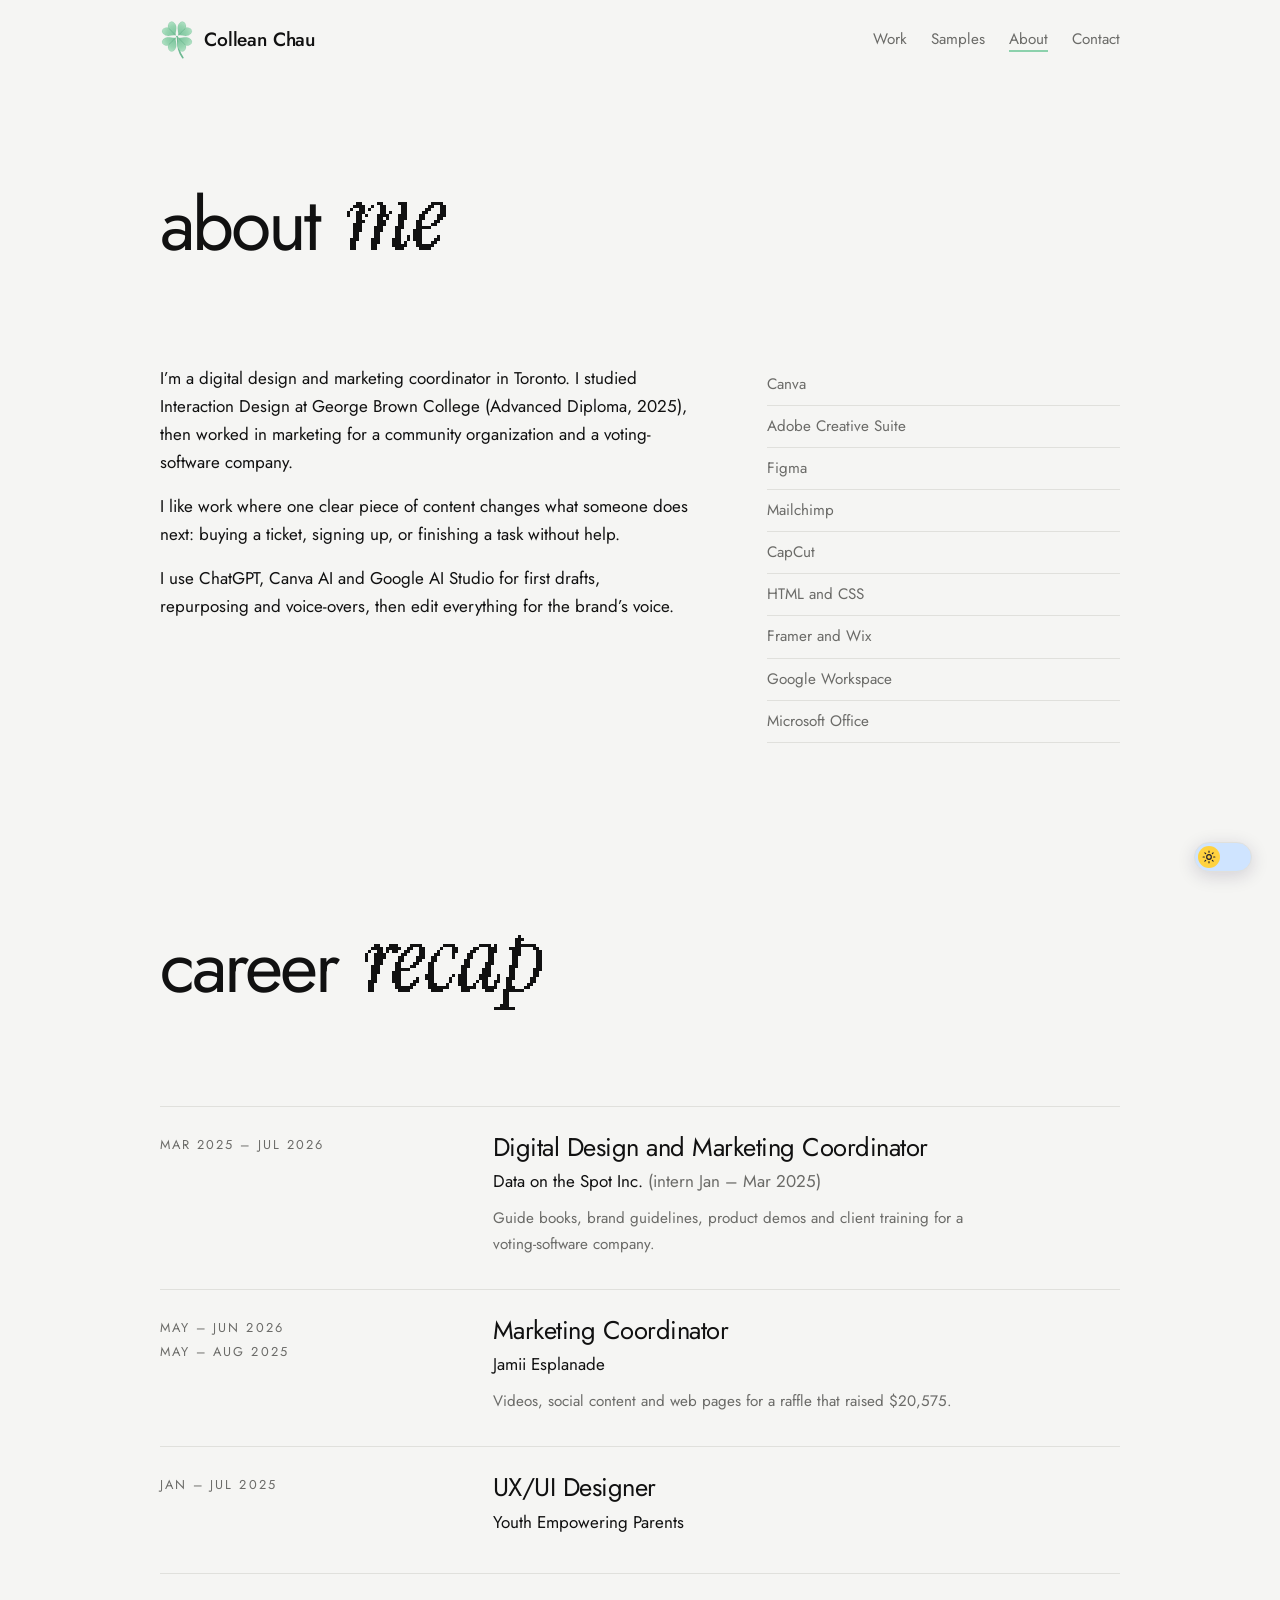
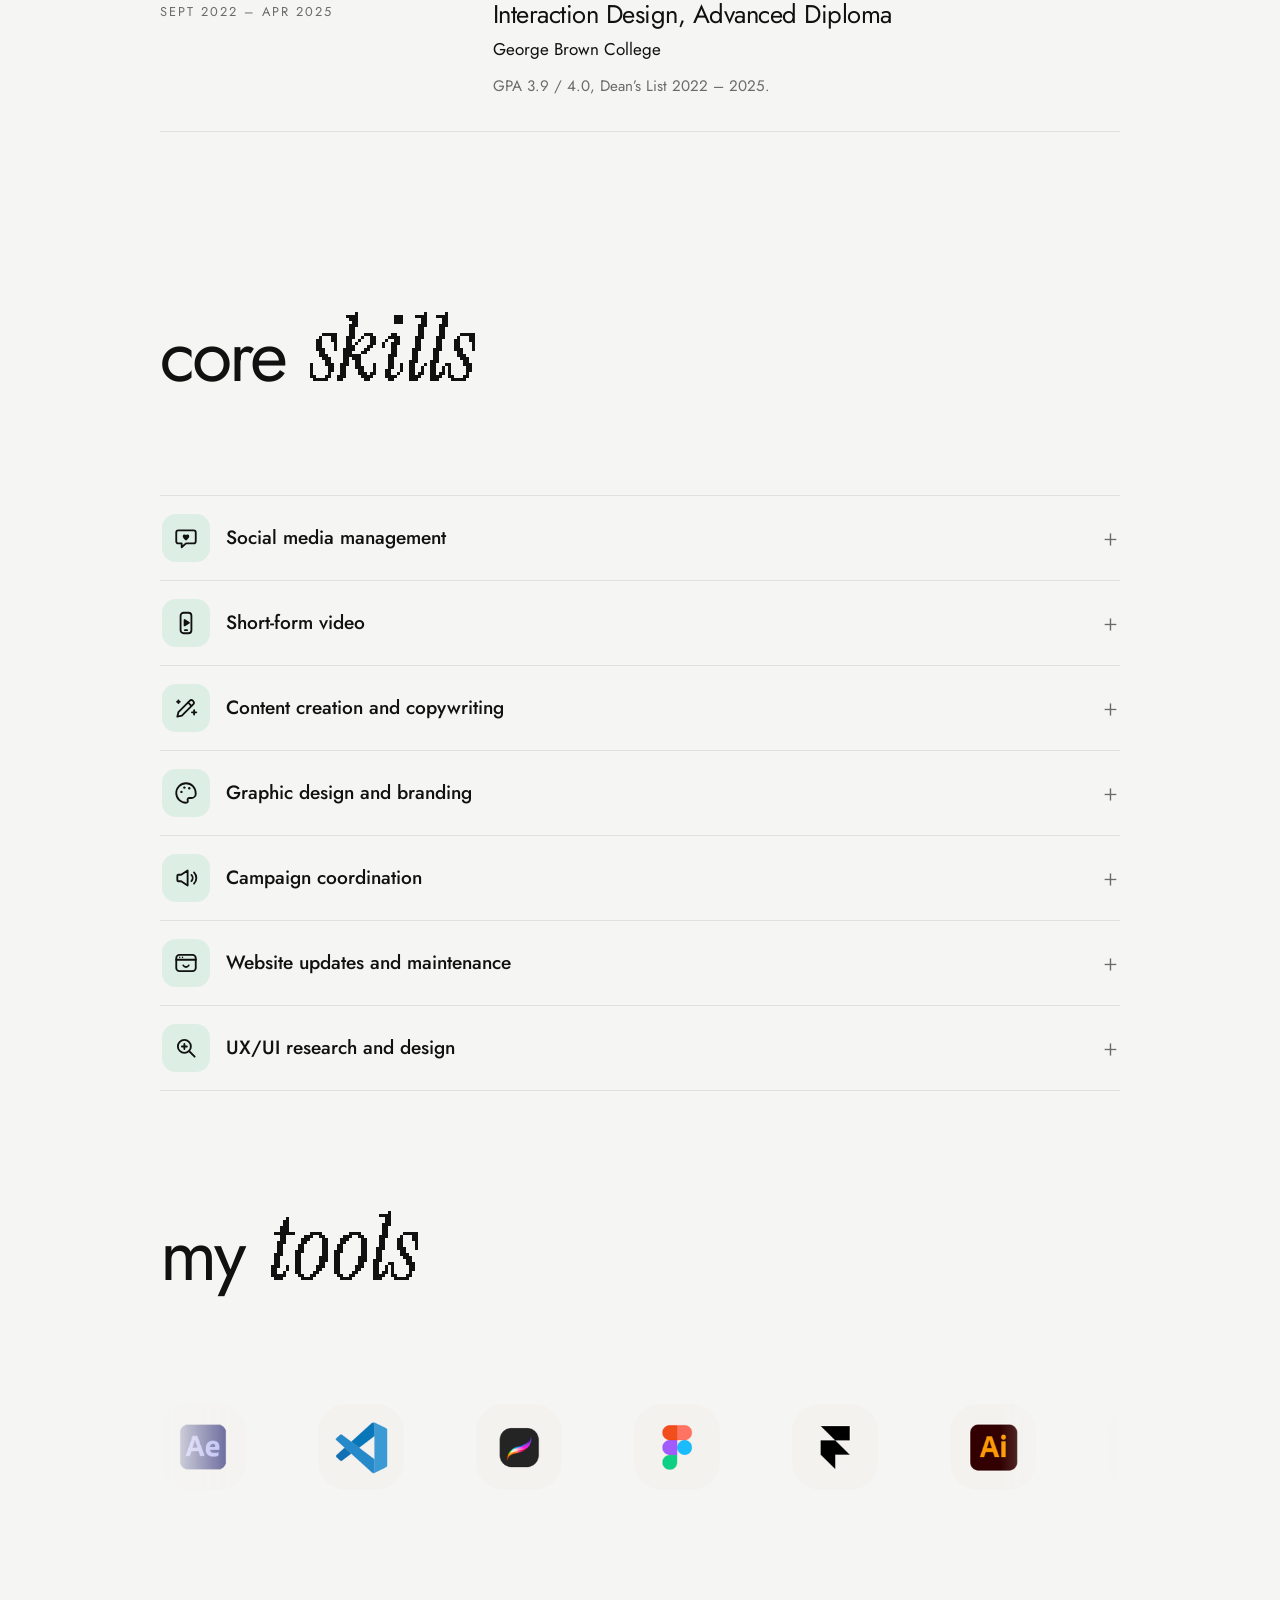
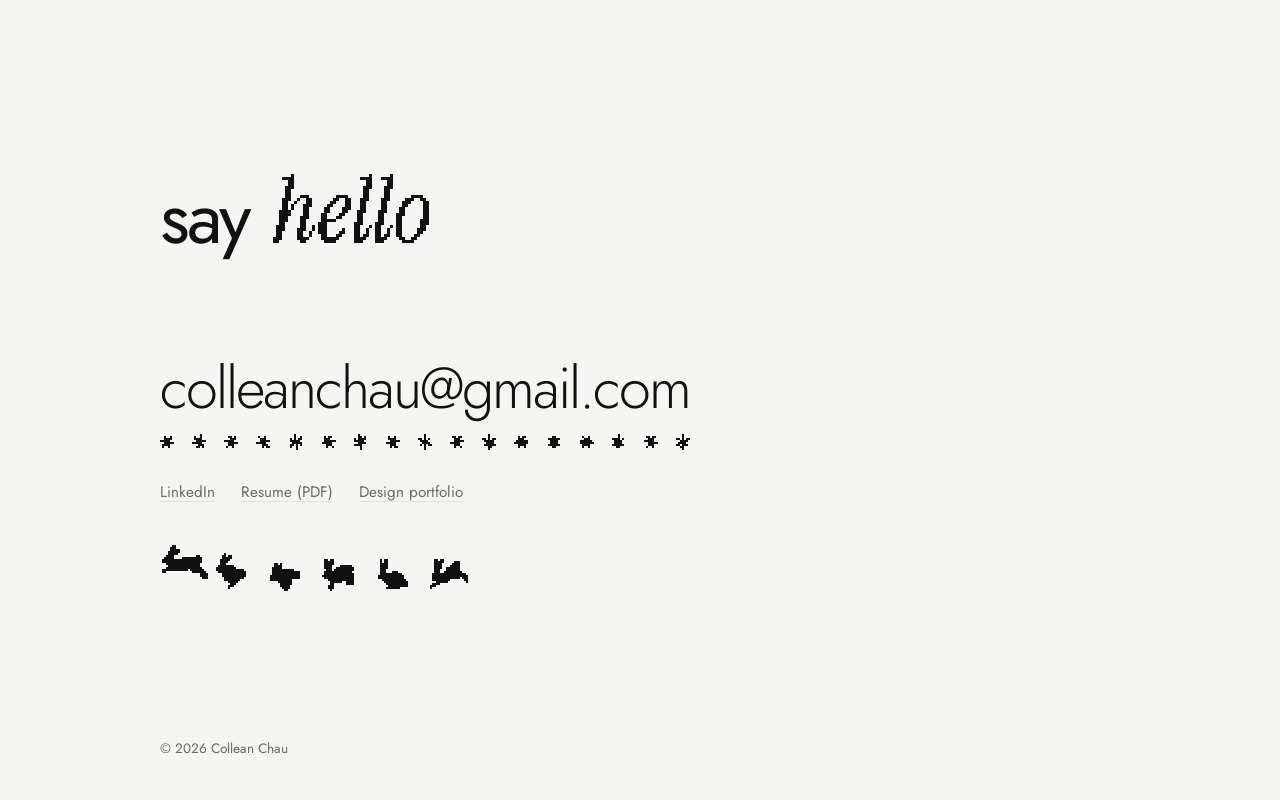
==== commit 7adabd2d: "Make nav logo and name link home Co-Authored-By: Claude Sonnet 5.5 <noreply@anthropic.com> Claude-Se" ====
--- a/about.html
+++ b/about.html
@@ -362,13 +362,14 @@
 .more{margin:30px 0 0}.more a{font-family:'Jost',system-ui,sans-serif;font-size:1.1rem;font-weight:500;color:var(--tx);text-decoration:underline;text-decoration-color:var(--ac-clv);text-decoration-thickness:2px;text-underline-offset:6px}.more a:hover{text-decoration-color:var(--tx)}
 .nav a[aria-current="page"]{text-decoration:underline;text-decoration-color:var(--ac-clv);text-decoration-thickness:2px;text-underline-offset:6px}
 #about{padding-top:clamp(36px,6vw,72px)}
+.nav b a.home{display:inline-flex;align-items:center;gap:10px;color:var(--tx);cursor:pointer;line-height:1}
 </style>
 </head>
 <body>
 <div id="glow" aria-hidden="true"></div>
 <button id="theme" class="tg" type="button" role="switch" aria-checked="false" aria-label="Dark mode"><span class="kn"><svg class="sun" viewBox="0 0 24 24" width="14" height="14" fill="none" stroke="#1D1B2E" stroke-width="2" stroke-linecap="round" aria-hidden="true"><circle cx="12" cy="12" r="4"/><path d="M12 2v2M12 20v2M2 12h2M20 12h2M4.9 4.9l1.4 1.4M17.7 17.7l1.4 1.4M4.9 19.1l1.4-1.4M17.7 6.3l1.4-1.4"/></svg><svg class="moon" viewBox="0 0 24 24" width="14" height="14" fill="#1D1B2E" aria-hidden="true"><path d="M20.5 14.2A8.5 8.5 0 0 1 9.8 3.5a8.5 8.5 0 1 0 10.7 10.7z"/></svg></span></button>
 <div class="wrap">
-<nav class="nav" aria-label="Main"><b><canvas class="navast" id="navAst" aria-hidden="true"></canvas><svg class="navclv" id="navClv" viewBox="1 0 58 66" width="34" height="39" role="img" aria-label="Four-leaf clover"><defs><path id="lf" d="M0 -2.5 C-3 -8 -13.5 -10 -13.5 -20 C-13.5 -27 -4.5 -28.5 0 -21.5 C4.5 -28.5 13.5 -27 13.5 -20 C13.5 -10 3 -8 0 -2.5Z"/><radialGradient id="cg" cx="50%" cy="85%" r="95%"><stop offset="0" stop-color="#7DC59E"/><stop offset=".6" stop-color="#97D4B0"/><stop offset="1" stop-color="#B4E3C7"/></radialGradient><filter id="felt" x="-10%" y="-10%" width="120%" height="120%"><feTurbulence type="fractalNoise" baseFrequency=".9" numOctaves="2" seed="4" result="n"/><feDisplacementMap in="SourceGraphic" in2="n" scale="1.6" result="d"/><feComposite in="d" in2="SourceGraphic" operator="in"/></filter></defs><g transform="translate(30 28)"><path d="M1 2 C2 14 1 24 10 36" fill="none" stroke="#6DB892" stroke-width="2.8" stroke-linecap="round"/><g filter="url(#felt)"><g fill="url(#cg)" stroke="#78BE99" stroke-width=".7" stroke-linejoin="round"><use href="#lf" transform="rotate(45)"/><use href="#lf" transform="rotate(135)"/><use href="#lf" transform="rotate(225)"/><use href="#lf" transform="rotate(315)"/></g></g><g stroke="#5AA881" stroke-width="1.1" stroke-linecap="round" fill="none" opacity=".75"><path d="M0 -5 C0 -11 0 -15 .2 -19" transform="rotate(45)"/><path d="M0 -5 C0 -11 0 -15 .2 -19" transform="rotate(135)"/><path d="M0 -5 C0 -11 0 -15 .2 -19" transform="rotate(225)"/><path d="M0 -5 C0 -11 0 -15 .2 -19" transform="rotate(315)"/></g><circle r="1.6" fill="#6DB892"/></g></svg><span class="nm">Collean Chau</span></b><a href="index.html#work">Work</a><a href="index.html#samples">Samples</a><a href="about.html" aria-current="page">About</a><a href="#contact">Contact</a></nav>
+<nav class="nav" aria-label="Main"><b><a class="home" href="index.html" aria-label="Collean Chau, home"><canvas class="navast" id="navAst" aria-hidden="true"></canvas><svg class="navclv" id="navClv" viewBox="1 0 58 66" width="34" height="39" role="img" aria-label="Four-leaf clover"><defs><path id="lf" d="M0 -2.5 C-3 -8 -13.5 -10 -13.5 -20 C-13.5 -27 -4.5 -28.5 0 -21.5 C4.5 -28.5 13.5 -27 13.5 -20 C13.5 -10 3 -8 0 -2.5Z"/><radialGradient id="cg" cx="50%" cy="85%" r="95%"><stop offset="0" stop-color="#7DC59E"/><stop offset=".6" stop-color="#97D4B0"/><stop offset="1" stop-color="#B4E3C7"/></radialGradient><filter id="felt" x="-10%" y="-10%" width="120%" height="120%"><feTurbulence type="fractalNoise" baseFrequency=".9" numOctaves="2" seed="4" result="n"/><feDisplacementMap in="SourceGraphic" in2="n" scale="1.6" result="d"/><feComposite in="d" in2="SourceGraphic" operator="in"/></filter></defs><g transform="translate(30 28)"><path d="M1 2 C2 14 1 24 10 36" fill="none" stroke="#6DB892" stroke-width="2.8" stroke-linecap="round"/><g filter="url(#felt)"><g fill="url(#cg)" stroke="#78BE99" stroke-width=".7" stroke-linejoin="round"><use href="#lf" transform="rotate(45)"/><use href="#lf" transform="rotate(135)"/><use href="#lf" transform="rotate(225)"/><use href="#lf" transform="rotate(315)"/></g></g><g stroke="#5AA881" stroke-width="1.1" stroke-linecap="round" fill="none" opacity=".75"><path d="M0 -5 C0 -11 0 -15 .2 -19" transform="rotate(45)"/><path d="M0 -5 C0 -11 0 -15 .2 -19" transform="rotate(135)"/><path d="M0 -5 C0 -11 0 -15 .2 -19" transform="rotate(225)"/><path d="M0 -5 C0 -11 0 -15 .2 -19" transform="rotate(315)"/></g><circle r="1.6" fill="#6DB892"/></g></svg><span class="nm">Collean Chau</span></a></b><a href="index.html#work">Work</a><a href="index.html#samples">Samples</a><a href="about.html" aria-current="page">About</a><a href="#contact">Contact</a></nav>
 
 
 
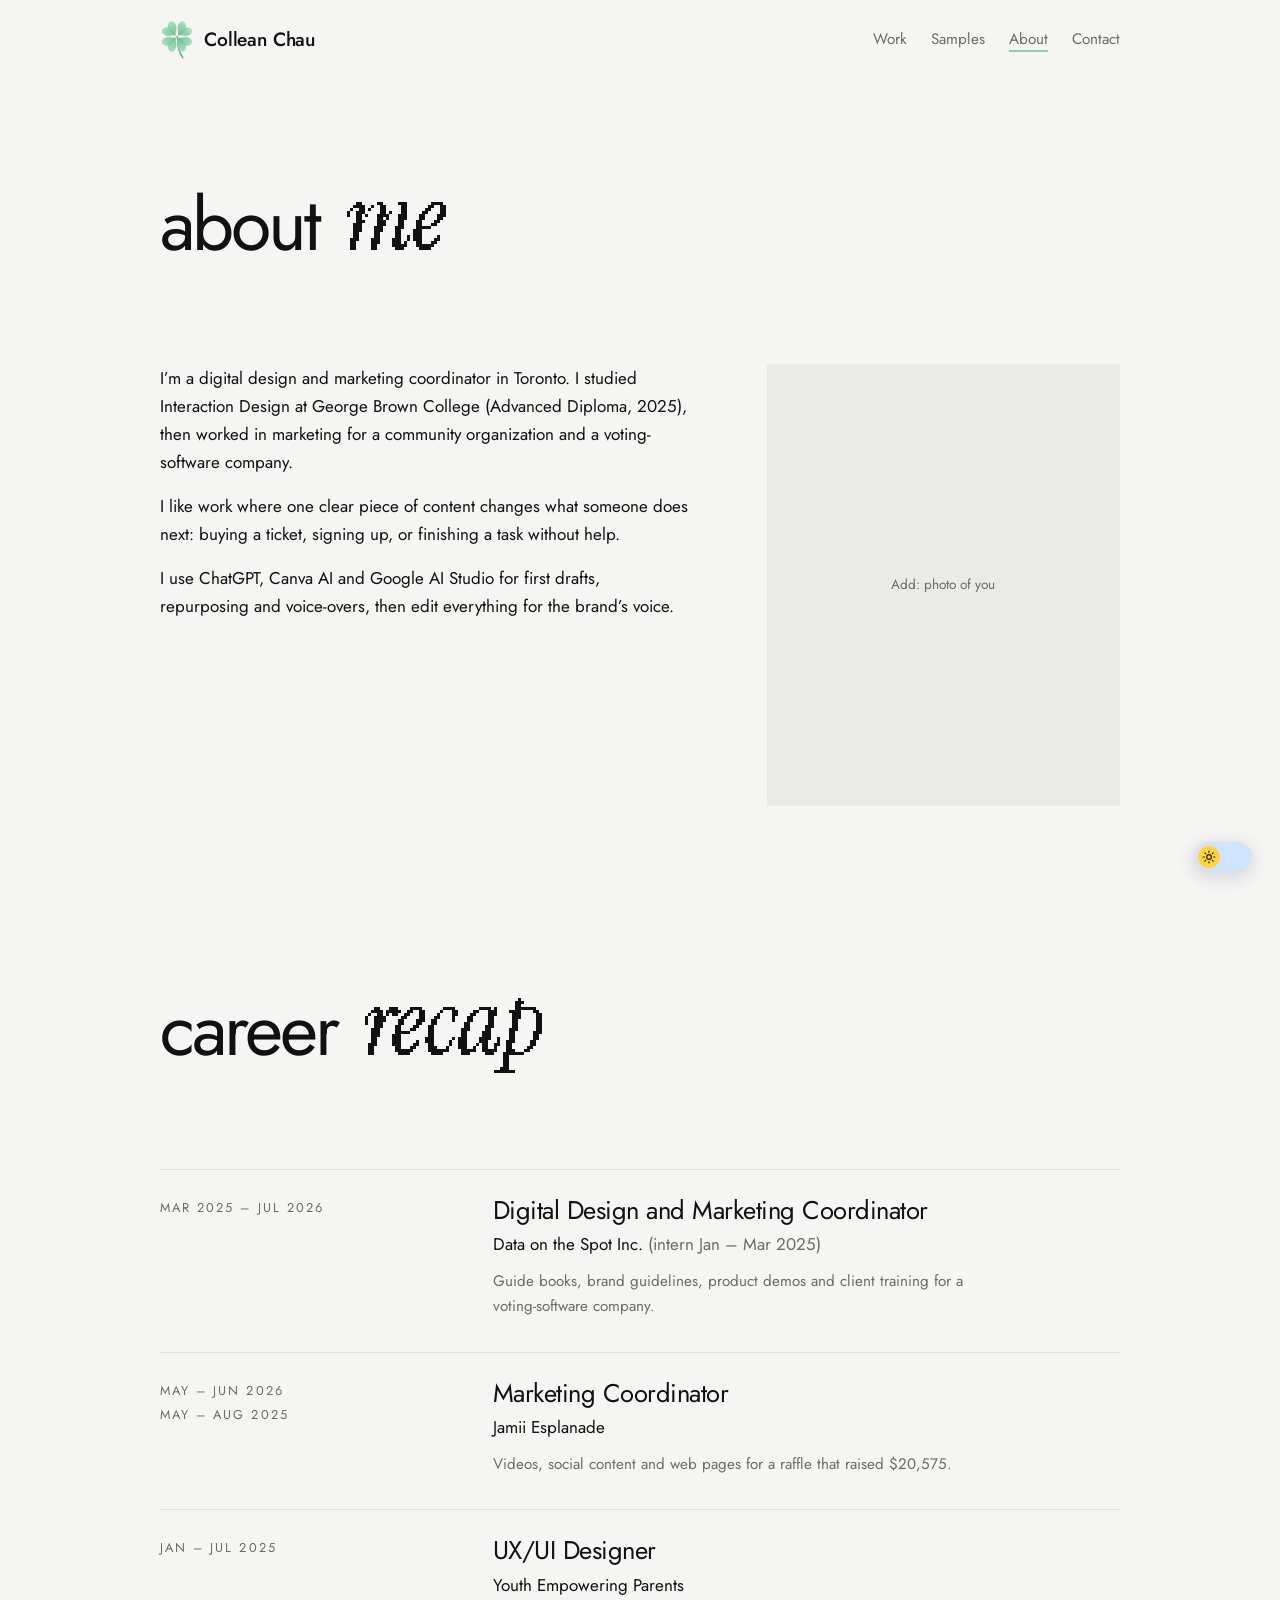
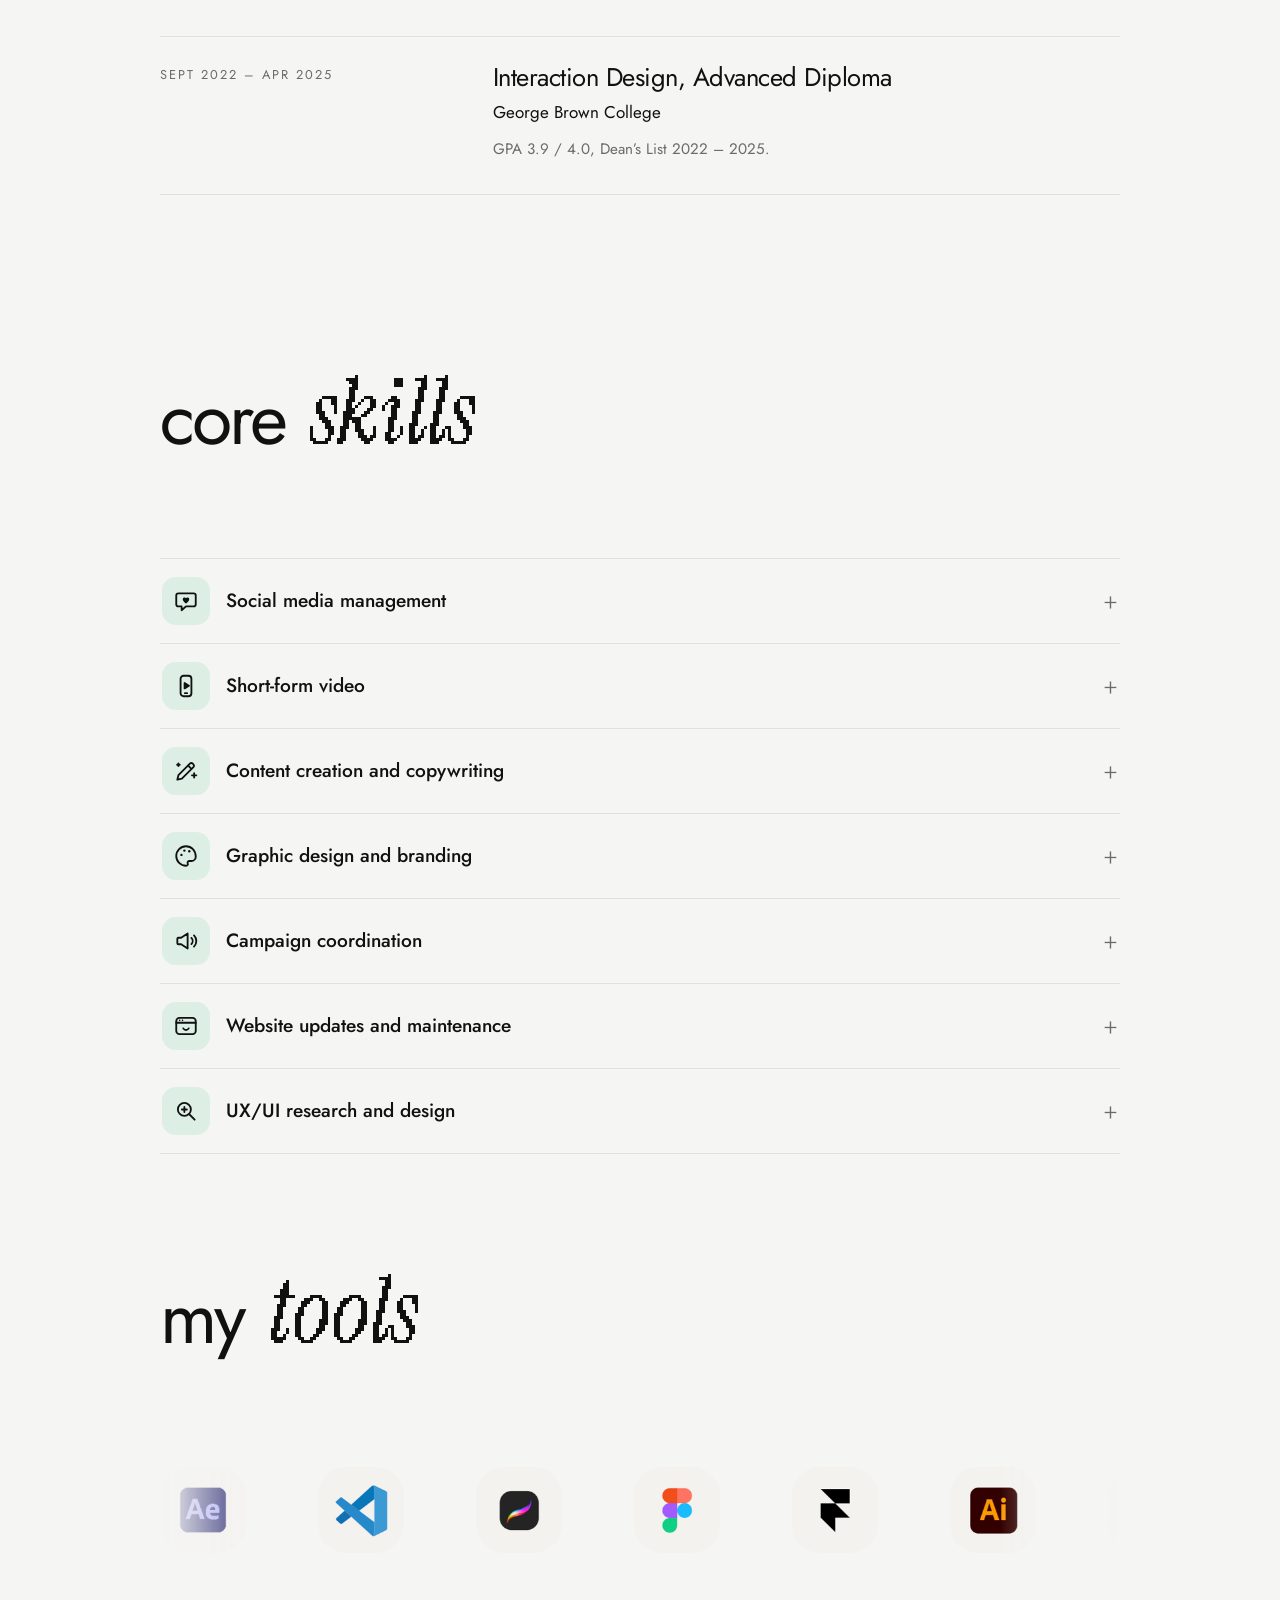
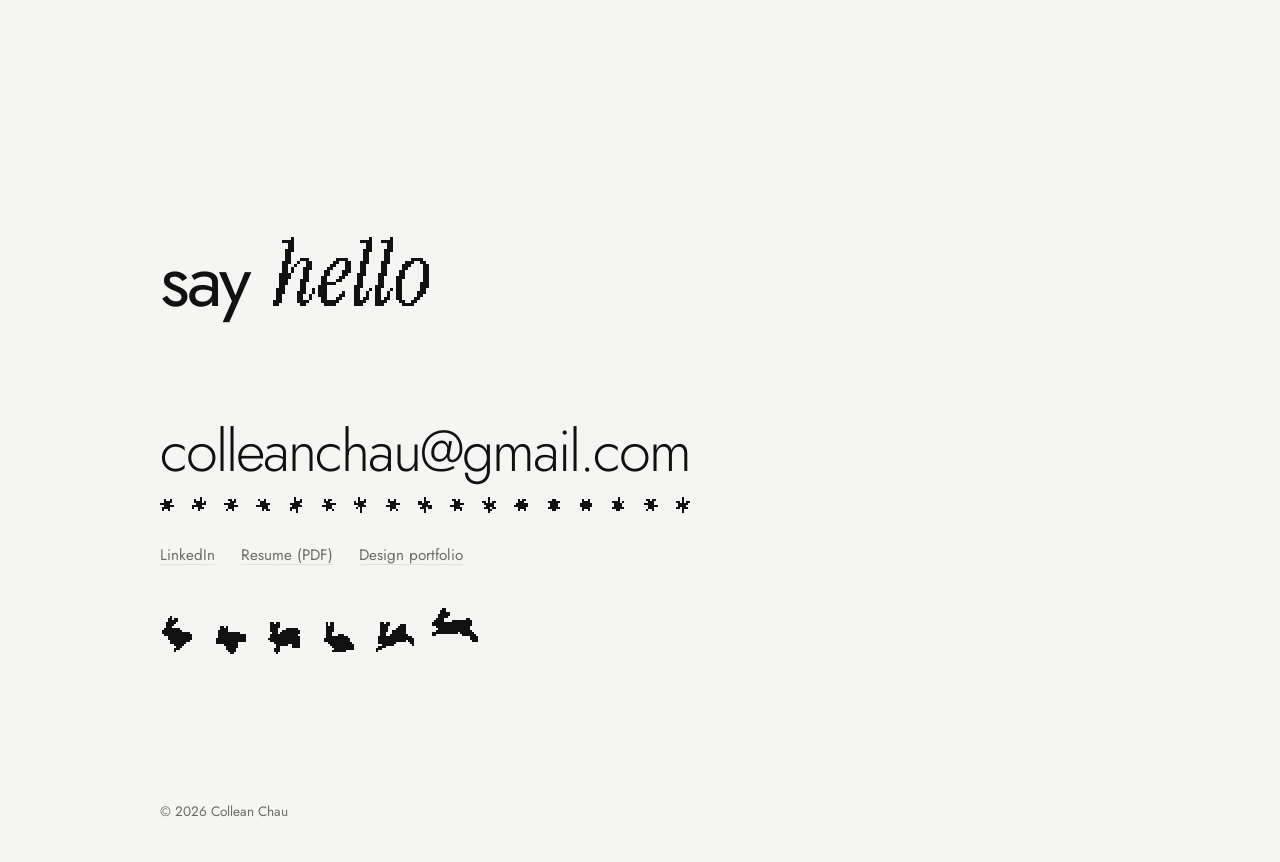
==== commit 54e0a74a: "About: photo placeholder replaces tools list Co-Authored-By: Claude Sonnet 5.5 <noreply@anthropic.co" ====
--- a/about.html
+++ b/about.html
@@ -363,6 +363,8 @@
 .nav a[aria-current="page"]{text-decoration:underline;text-decoration-color:var(--ac-clv);text-decoration-thickness:2px;text-underline-offset:6px}
 #about{padding-top:clamp(36px,6vw,72px)}
 .nav b a.home{display:inline-flex;align-items:center;gap:10px;color:var(--tx);cursor:pointer;line-height:1}
+.me-photo{aspect-ratio:4/5;width:100%;max-width:420px;justify-self:end;border-radius:0}
+@media(max-width:760px){.me-photo{justify-self:start;max-width:100%;aspect-ratio:1/1}}
 </style>
 </head>
 <body>
@@ -389,7 +391,7 @@
 <p>I like work where one clear piece of content changes what someone does next: buying a ticket, signing up, or finishing a task without help.</p>
 <p>I use ChatGPT, Canva AI and Google AI Studio for first drafts, repurposing and voice-overs, then edit everything for the brand’s voice.</p>
 </div>
-<ul class="tools"><li>Canva</li><li>Adobe Creative Suite</li><li>Figma</li><li>Mailchimp</li><li>CapCut</li><li>HTML and CSS</li><li>Framer and Wix</li><li>Google Workspace</li><li>Microsoft Office</li></ul>
+<div class="ph me-photo" role="img" aria-label="Photo of Collean">Add: photo of you</div>
 </div>
 </section>
 <section id="career">
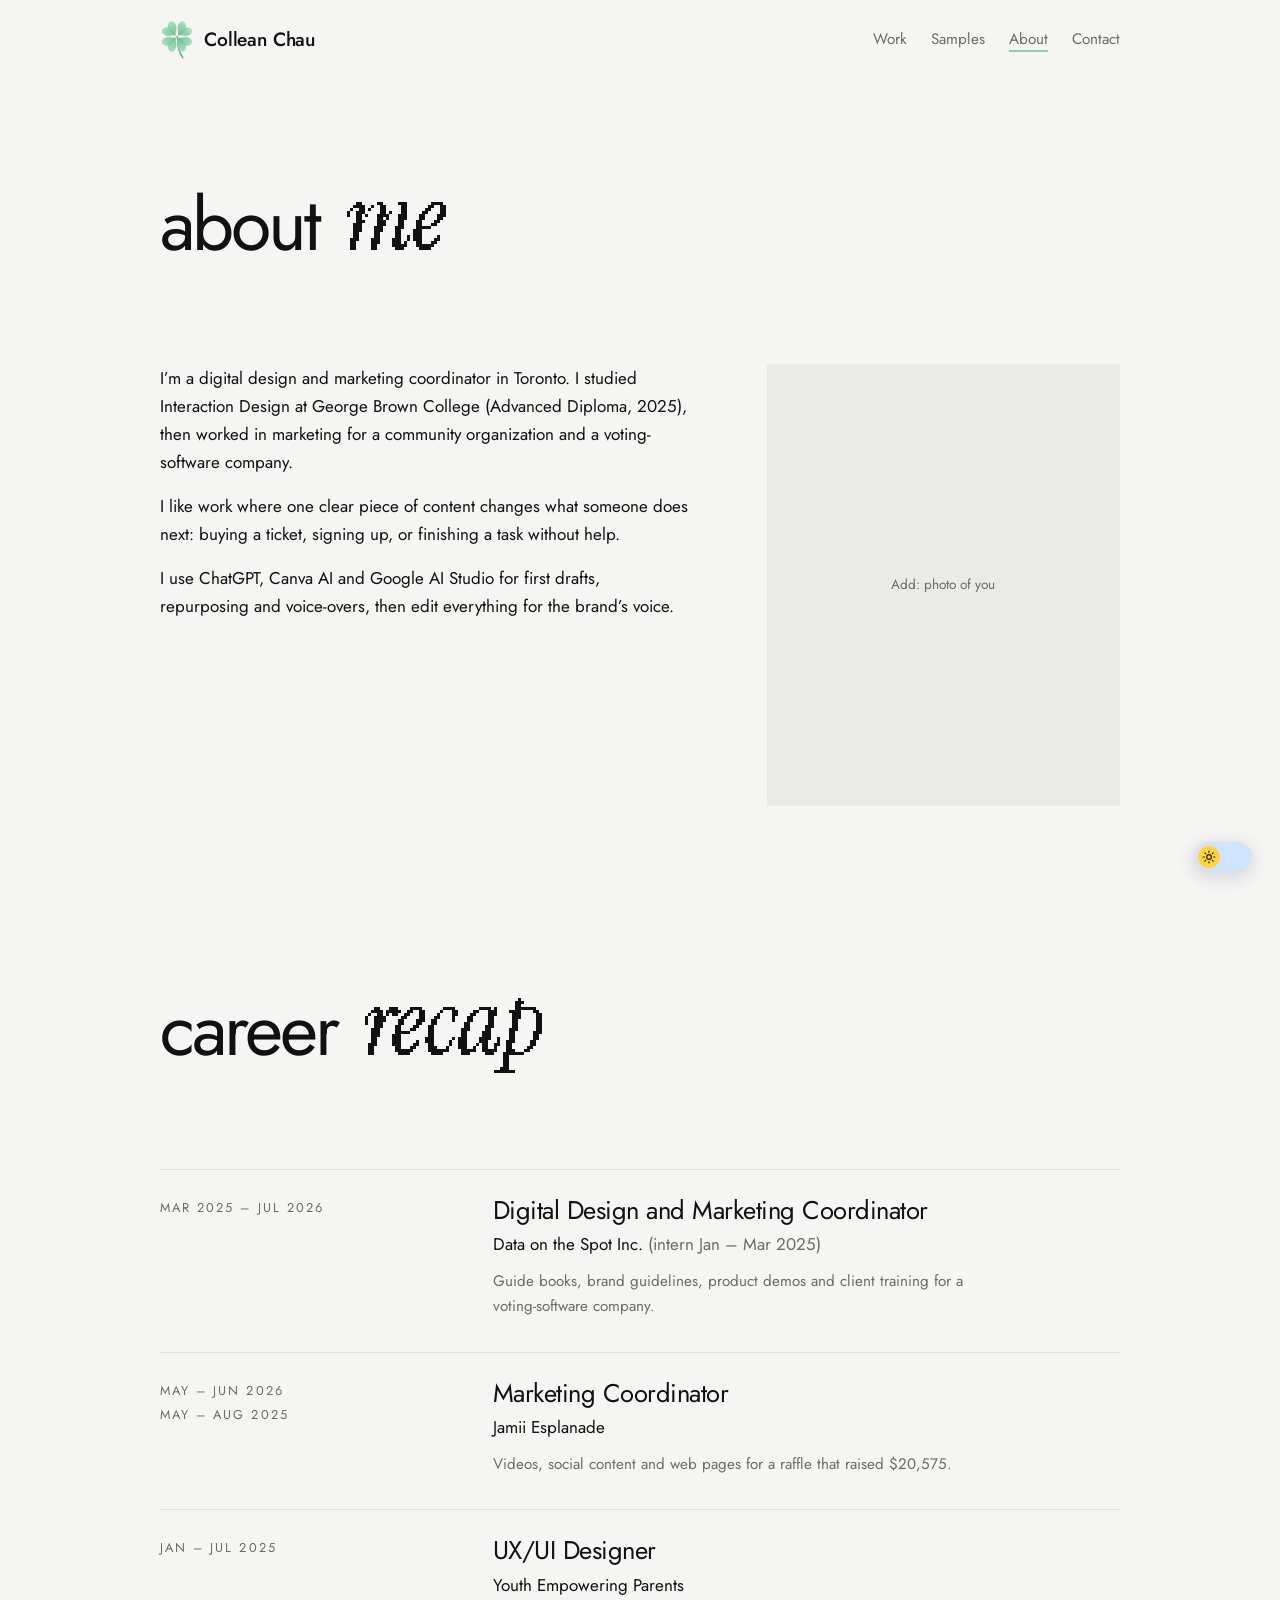
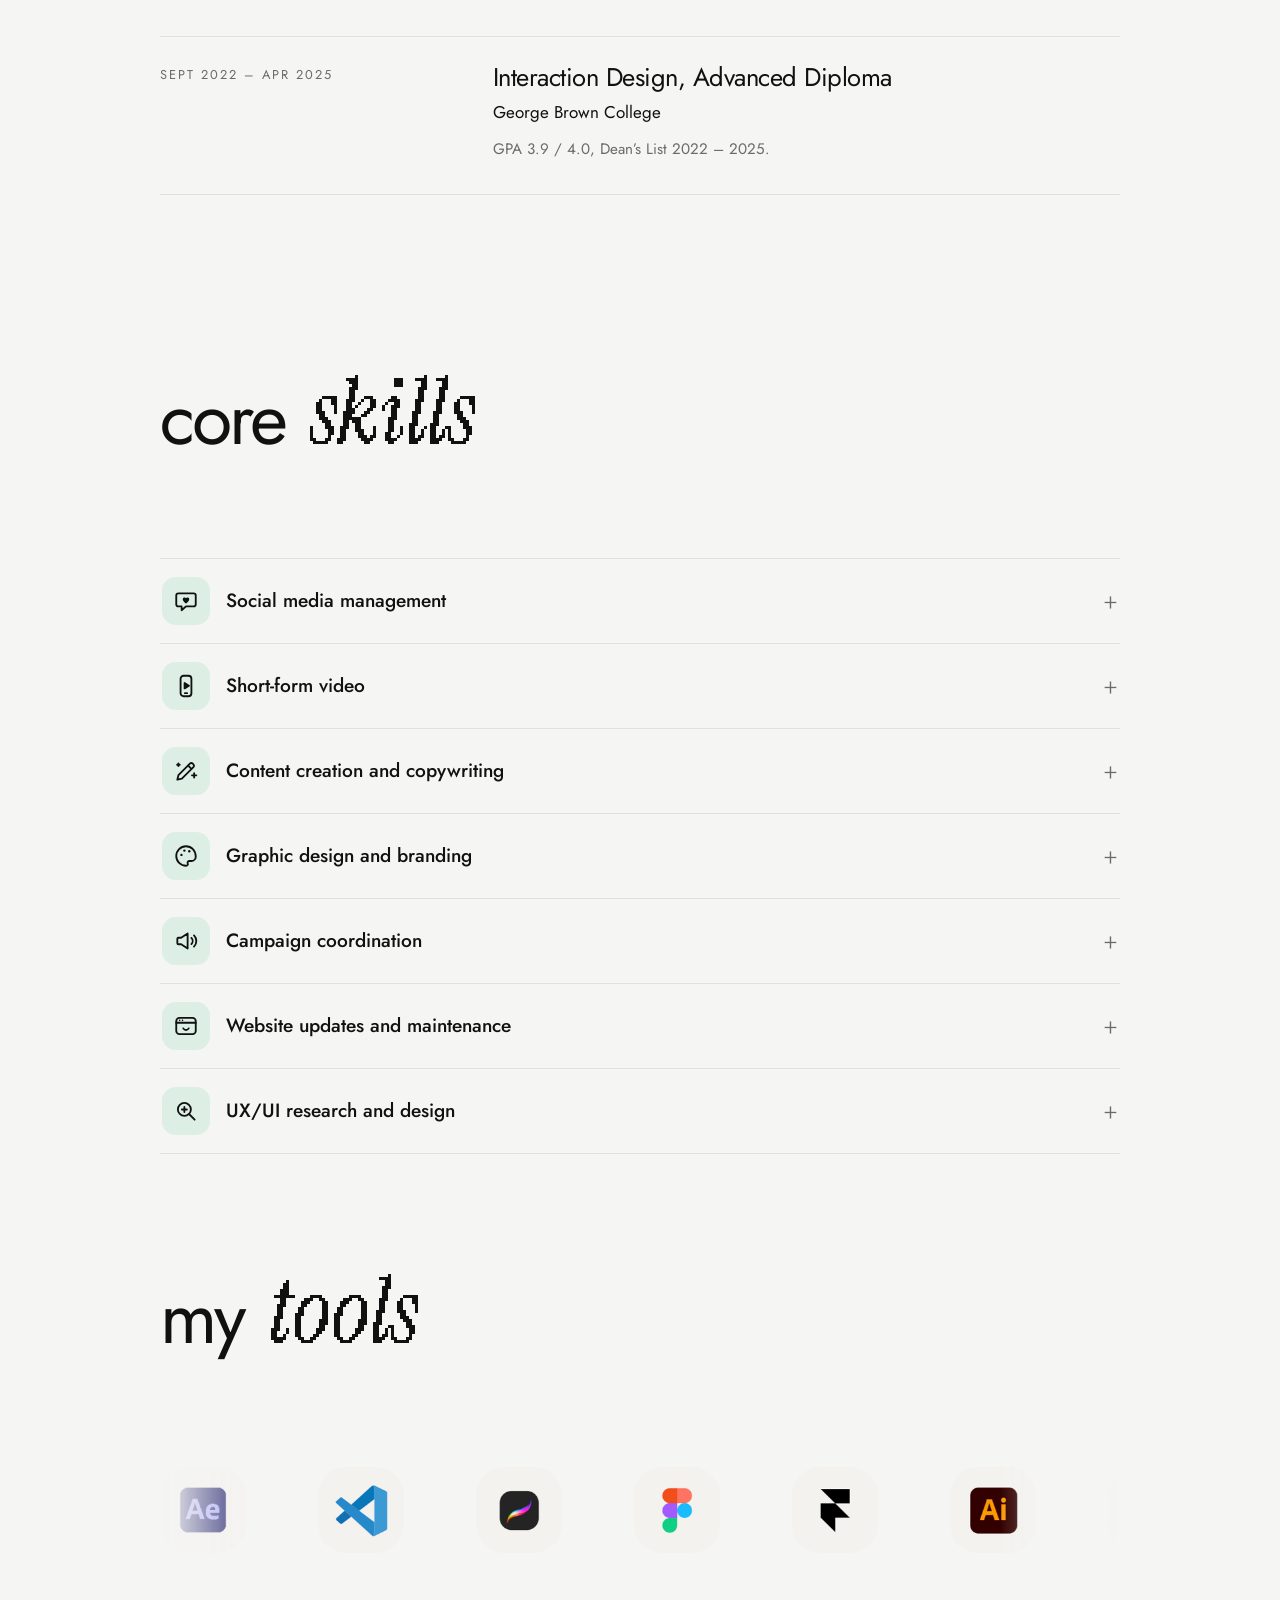
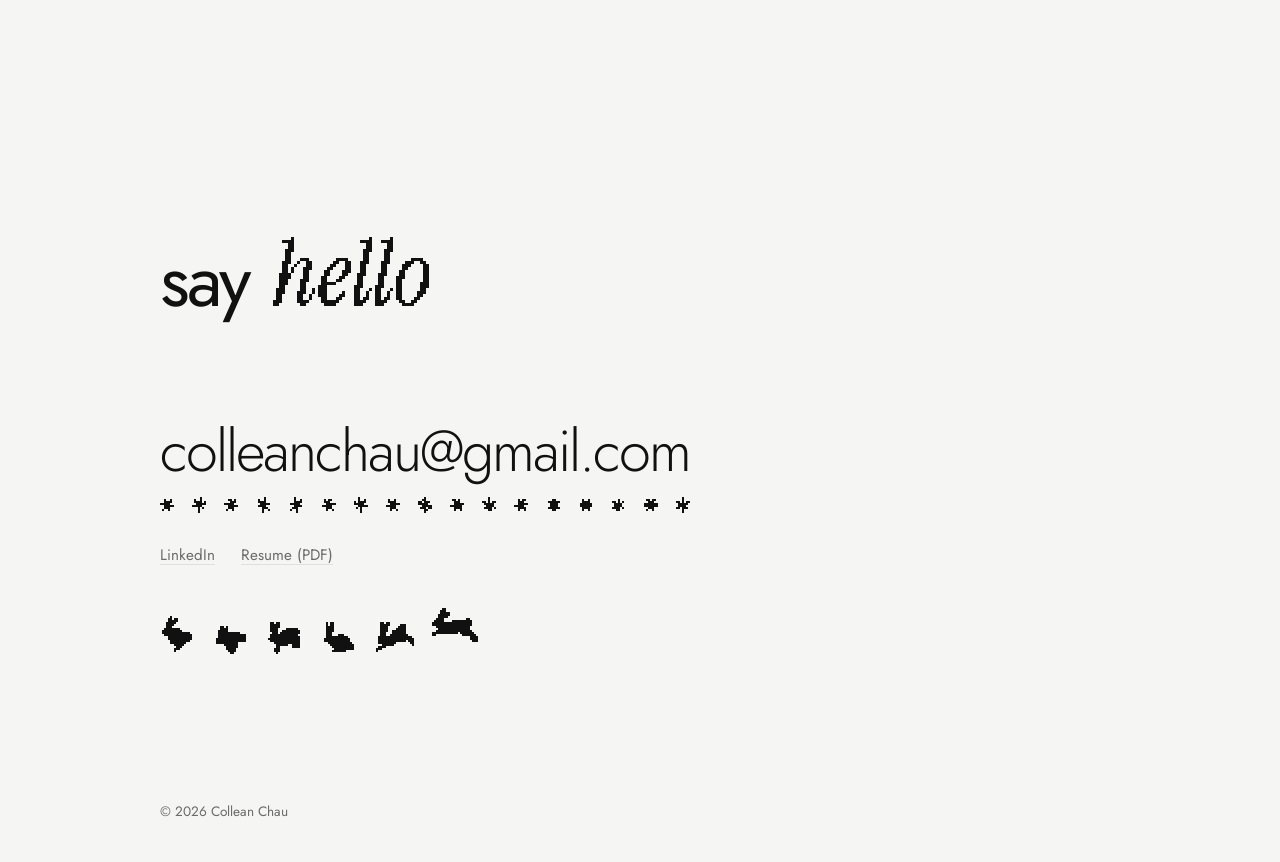
==== commit 8aa2eada: "Remove Design portfolio placeholder link Co-Authored-By: Claude Sonnet 5.5 <noreply@anthropic.com> C" ====
--- a/about.html
+++ b/about.html
@@ -419,7 +419,7 @@
 <section id="contact">
 <h2>say <canvas class="pxi" data-text="hello" role="img" aria-label="hello"></canvas></h2>
 <div class="mailwrap"><a class="mail" href="mailto:colleanchau@gmail.com">colleanchau@gmail.com</a><div class="asts" id="asts" aria-hidden="true"></div></div>
-<div class="links"><a href="https://www.linkedin.com/in/collean-chau-74718229b">LinkedIn</a><a href="#">Resume (PDF)</a><a href="#">Design portfolio</a></div>
+<div class="links"><a href="https://www.linkedin.com/in/collean-chau-74718229b">LinkedIn</a><a href="#">Resume (PDF)</a></div>
 </section>
 <section id="field"><canvas id="fld" role="img" aria-label="A field of tiny pixel asterisks that spin faster near your cursor and spell hello"></canvas></section>
 <section id="run" aria-hidden="true"><div class="wrap"><canvas id="bun"></canvas></div></section>
